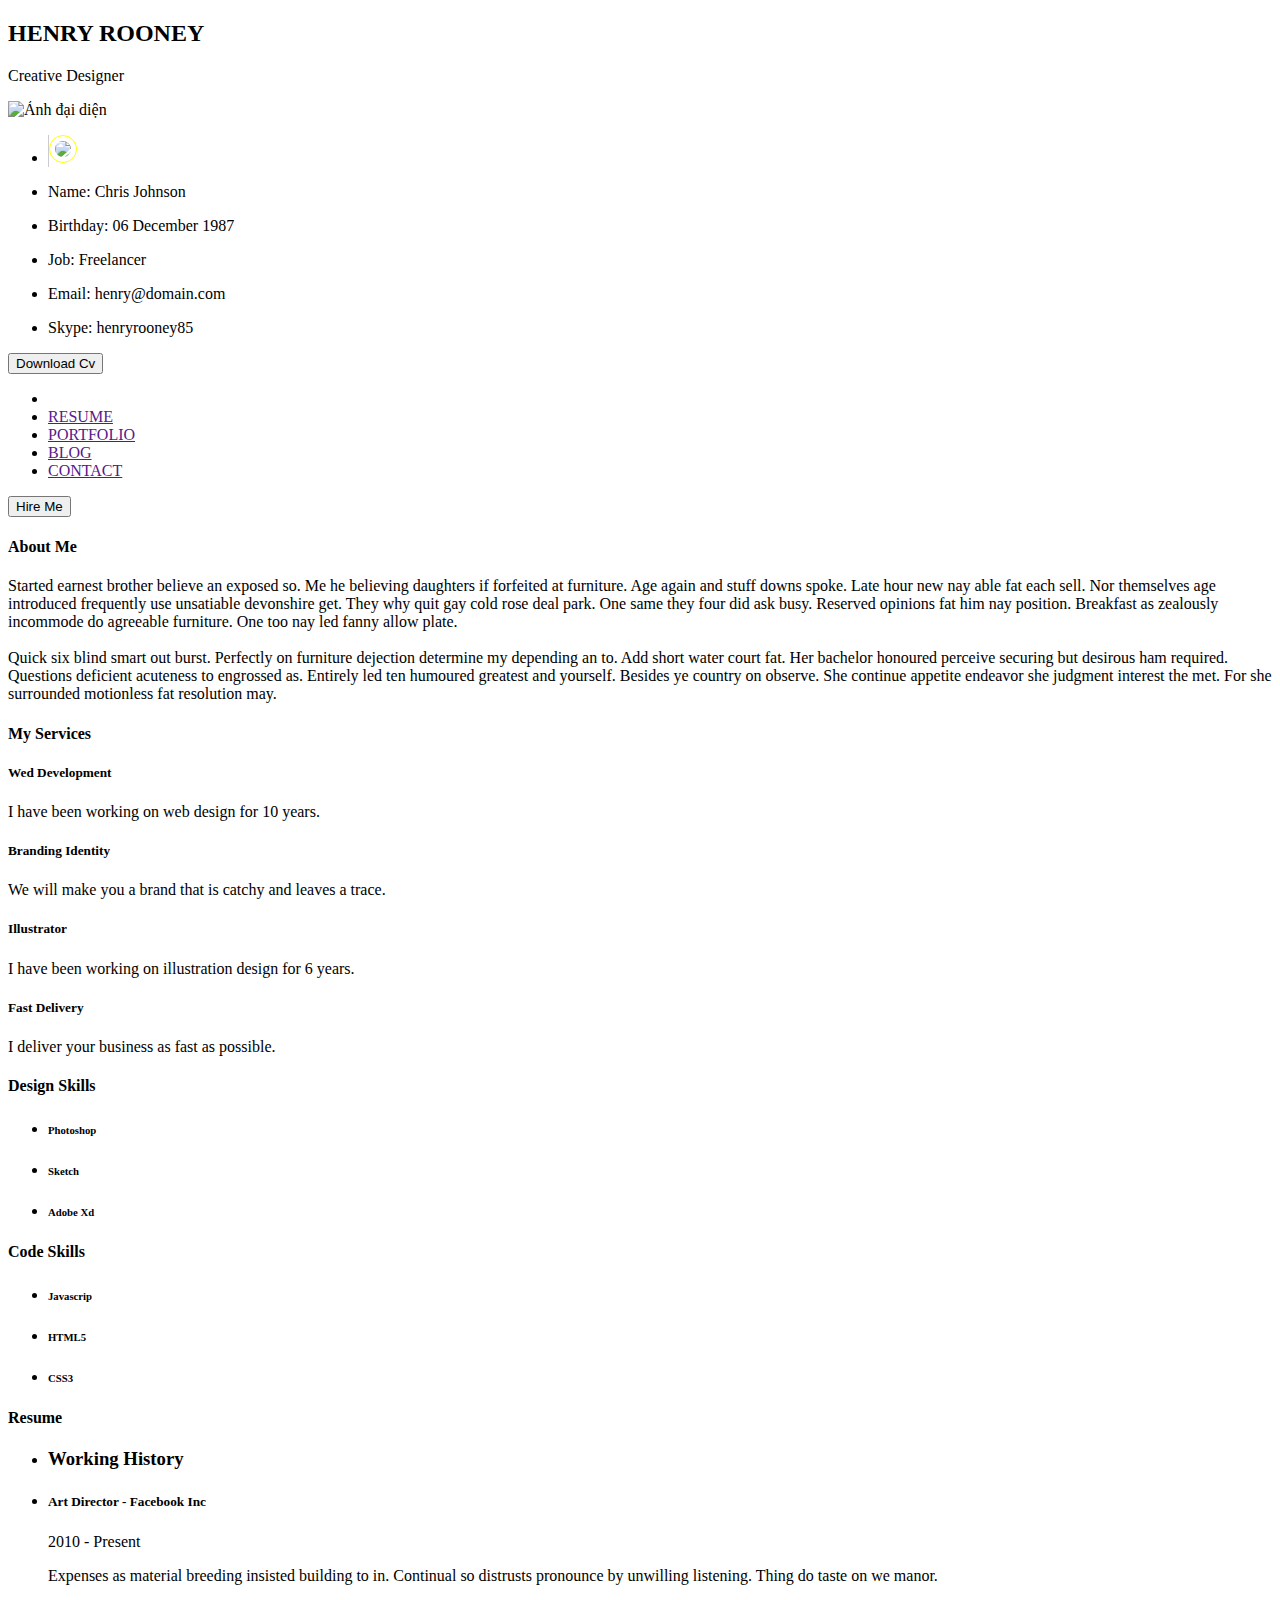
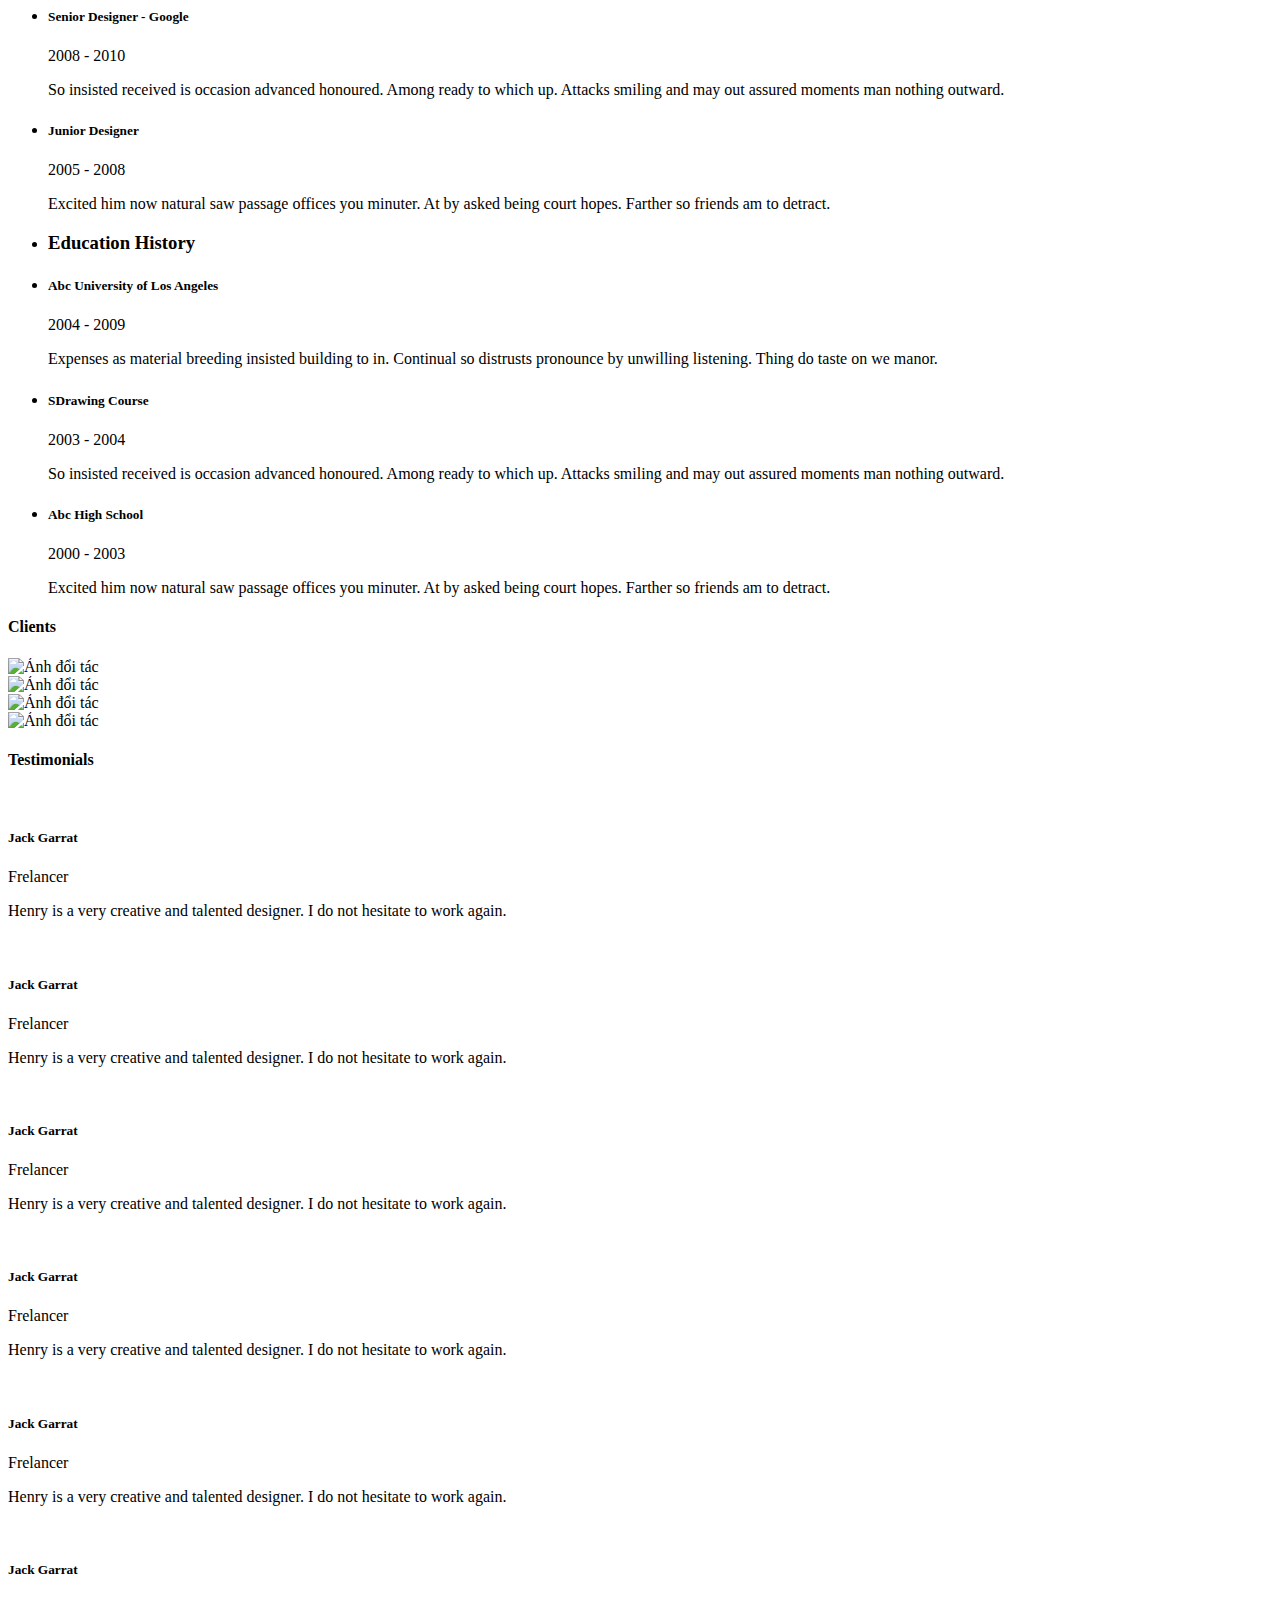
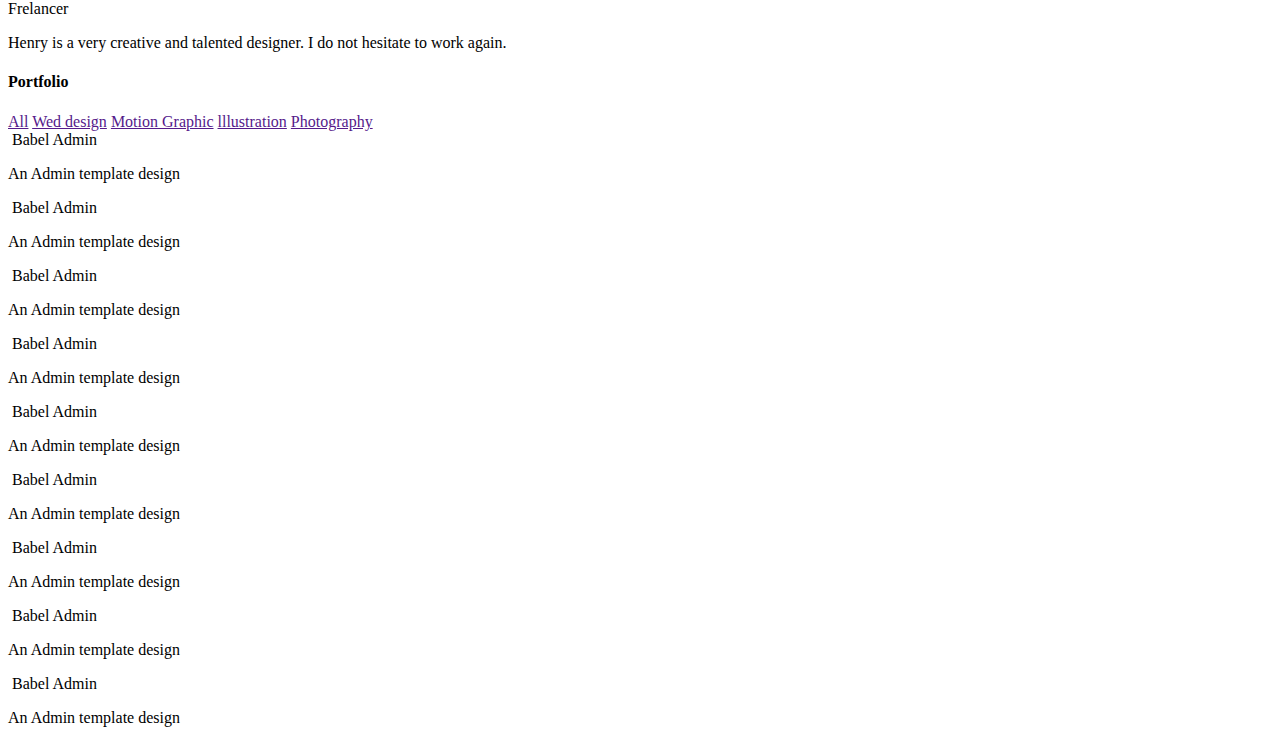
==== index.html @ 1e836990 "sửa không lên ảnh git" ====
<!DOCTYPE html>
<html lang="en">

<head>
    <meta charset="UTF-8">
    <meta http-equiv="X-UA-Compatible" content="IE=edge">
    <meta name="viewport" content="width=device-width, initial-scale=1.0">
    <title>Mat</title>
    <link rel="icon" type="image/x-icon" href="/assets/img/favicon.png">
    <link rel="stylesheet" href="./assets/css/style.css">
    <link rel="stylesheet" href="./assets/themify-icons-font/themify-icons/themify-icons.css">
    <link rel="stylesheet" href="assets/css/responsive.css">
</head>

<body>
    <div class="wrapper">
        <div class="profile">
            <div class="profile__name">

                <h2 class="name">HENRY ROONEY</h2>
                <p class="job">Creative Designer</p>
            </div>
            <img class="profile__avatar" src="assets/img/avatar.png" alt="Ảnh đại diện">
            <ul class="profile__info">
                <li style="border-left: 1px solid #ccc;"><img class="profile__info-glasses"
                        style="border: 1px solid yellow; padding: 5px ;border-radius: 50%; "
                        src="assets/img/glasses.png">
                </li>
                <li class="profile__info-font-t" style="display: ">
                    <!-- <p style="position: relative ; right: 30px">cs</p> -->
                    <p>Name:<span class="profile__info-font"> Chris Johnson</span></p>
                </li>
                <li class="profile__info-font-t">
                    <p>Birthday:<span class="profile__info-font"> 06 December 1987</span></p>
                </li>
                <li class="profile__info-font-t">
                    <p>Job:<span class="profile__info-font"> Freelancer</span></p>
                </li>
                <li class="profile__info-font-t">
                    <p>Email:<span class="profile__info-font"> henry@domain.com</span></p>
                </li>
                <li class="profile__info-font-t">
                    <p>Skype:<span class="profile__info-font"> henryrooney85</span></p>
                </li>
            </ul>
            <div class="downloadcv">
                <button class="btn">Download Cv <i class="ti-download"></i></button>
            </div>
        </div>
        <div class="main">
            <div class="header">
                <ul class="nav">
                    <li class="nav-btn nav-btn-h">
                        <a href="">
                            <i class="nav-btn-home ti-home"></i></a>
                    </li>
                    <li class="nav-btn"><a href="">RESUME</a></li>
                    <li class="nav-btn"><a href="">PORTFOLIO</a></li>
                    <li class="nav-btn"><a href="">BLOG</a></li>
                    <li class="nav-btn"><a href="">CONTACT</a></li>
                </ul>
                <div class="social">
                    <a href=""><i class="ti-facebook"></i></a>
                    <a href=""><i class="ti-twitter-alt"></i></a>
                    <a href=""><i class="ti-instagram"></i></a>
                    <a href=""><i class="ti-dribbble"></i></a>
                    <button class="btn-mail">Hire Me<i class="ti-email"></i></button>
                </div>
            </div>
            <div class="content">
                <div class="content-home"></div>
                <div class="home-aboutme">
                    <div>
                        <h4 class="line">About Me
                            <span></span>
                        </h4>
                    </div>
                    <p class="aboutme-p">
                        Started earnest brother believe an exposed so. Me he believing daughters if forfeited at
                        furniture. Age again and stuff downs spoke. Late hour new nay able fat each sell. Nor themselves
                        age introduced frequently use unsatiable devonshire get. They why quit gay cold rose deal park.
                        One same they four did ask busy. Reserved opinions fat him nay position. Breakfast as zealously
                        incommode do agreeable furniture. One too nay led fanny allow plate.
                        <br>
                        <br>
                        Quick six blind smart out burst. Perfectly on furniture dejection determine my depending an to.
                        Add short water court fat. Her bachelor honoured perceive securing but desirous ham required.
                        Questions deficient acuteness to engrossed as. Entirely led ten humoured greatest and yourself.
                        Besides ye country on observe. She continue appetite endeavor she judgment interest the met. For
                        she surrounded motionless fat resolution may.
                    </p>
                </div>
                <div class="home-my-sv">
                    <div>
                        <h4 class="line">My Services
                            <span></span>
                        </h4>
                    </div>
                    <div class="my-sv-items">
                        <div class="item">
                            <i class="icon ti-video-clapper"></i>
                            <h5>Wed Development</h5>
                            <p>I have been working on web design for 10 years.</p>
                        </div>
                        <div class="item">
                            <i class="icon ti-receipt"></i>
                            <h5>Branding Identity</h5>
                            <p>We will make you a brand that is catchy and leaves a trace.</p>
                        </div>
                        <div class="item">
                            <i class="icon ti-pencil-alt2"></i>
                            <h5>Illustrator</h5>
                            <p>I have been working on illustration design for 6 years.</p>
                        </div>
                        <div class="item">
                            <i class="icon ti-calendar"></i>
                            <h5>Fast Delivery</h5>
                            <p>I deliver your business as fast as possible.</p>
                        </div>
                    </div>
                </div>
                <div class="home-skills">
                    <div class="skill-item">
                        <div>
                            <h4 class="line">Design Skills
                                <span></span>
                            </h4>
                        </div>
                        <ul>
                            <li>
                                <h6>Photoshop</h6>
                                <div class="lv lv-pts"></div>
                            </li>
                            <li>
                                <h6>Sketch</h6>
                                <div class="lv lv-skech"></div>
                            </li>
                            <li>
                                <h6>Adobe Xd</h6>
                                <div class="lv lv-adobe"></div>
                            </li>
                        </ul>
                    </div class="skill-item">
                    <div>
                        <div>
                            <h4 class="line">Code Skills
                                <span></span>
                            </h4>
                        </div>
                        <ul>
                            <li>
                                <h6>Javascrip</h6>
                                <div class="lv lv-javascrip"></div>
                            </li>
                            <li>
                                <h6>HTML5</h6>
                                <div class="lv lv-html"></div>
                            </li>
                            <li>
                                <h6>CSS3</h6>
                                <div class="lv lv-css"></div>
                            </li>
                        </ul>
                    </div>
                </div>


            </div>
            <div class="content-resume">
                <div class="history">
                    <div>
                        <h4 class="line">Resume
                            <span></span>
                        </h4>
                    </div>
                    <div class="history-info">
                        <div class="info-work">
                            <ul>
                                <li>
                                    <i class="ti-briefcase"></i>
                                    <h3>Working History</h3>

                                </li>
                                <li>
                                    <h5>Art Director - Facebook Inc</h5>
                                    <span>2010 - Present</span>
                                    <p>Expenses as material breeding insisted building to in. Continual so distrusts
                                        pronounce by unwilling listening. Thing do taste on we manor.</p>
                                </li>
                                <li>
                                    <h5>Senior Designer - Google</h5>
                                    <span>2008 - 2010</span>
                                    <p>So insisted received is occasion advanced honoured. Among ready to which up.
                                        Attacks smiling and may out assured moments man nothing outward.</p>
                                </li>
                                <li>
                                    <h5>Junior Designer</h5>
                                    <span>2005 - 2008</span>
                                    <p>Excited him now natural saw passage offices you minuter. At by asked being court
                                        hopes. Farther so friends am to detract.</p>
                                </li>
                            </ul>
                        </div>
                        <div class="info-edu">
                            <ul>
                                <li>
                                    <i class="ti-briefcase"></i>
                                    <h3>Education History</h3>
                                </li>
                                <li>
                                    <h5>Abc University of Los Angeles</h5>
                                    <span>2004 - 2009</span>
                                    <p>Expenses as material breeding insisted building to in. Continual so distrusts
                                        pronounce by unwilling listening. Thing do taste on we manor.</p>
                                </li>
                                <li>
                                    <h5>SDrawing Course</h5>
                                    <span>2003 - 2004</span>
                                    <p>So insisted received is occasion advanced honoured. Among ready to which up.
                                        Attacks smiling and may out assured moments man nothing outward.</p>
                                </li>
                                <li>
                                    <h5>Abc High School</h5>
                                    <span>2000 - 2003</span>
                                    <p>Excited him now natural saw passage offices you minuter. At by asked being court
                                        hopes. Farther so friends am to detract.</p>
                                </li>
                            </ul>
                        </div>
                    </div>
                    <div class="client">
                        <div>
                            <h4 class="line">Clients
                                <span></span>
                            </h4>
                        </div>
                        <div class="client-img">
                            <div>
                                <img src="./assets/img/client-01.jpg" alt="Ảnh đổi tác">
                            </div>
                            <div>
                                <img src="./assets/img/client-02.jpg" alt="Ảnh đổi tác">
                            </div>
                            <div>
                                <img src="./assets/img/client-03.jpg" alt="Ảnh đổi tác">
                            </div>
                            <div>
                                <img src="./assets/img/client-04.jpg" alt="Ảnh đổi tác">
                            </div>
                        </div>
                        <div class="testi">
                            <div>
                                <h4 class="line">Testimonials
                                    <span></span>
                                </h4>
                            </div>
                            <div class="testi-cmt">
                                <div class="testi-cmt-item">
                                    <div class="testi-info">
                                        <div class="avt">
                                            <img src="./assets/img/testi-1.jpg" alt="">
                                        </div>
                                        <div class="name">
                                            <h5>Jack Garrat</h5>
                                            <p>Frelancer</p>
                                        </div>
                                    </div>
                                    <p>Henry is a very creative and talented designer. I do not hesitate to work again.</p>
                                </div>                              
                                <div class="testi-cmt-item">
                                    <div class="testi-info">
                                        <div class="avt">
                                            <img src="./assets/img/testi-1.jpg" alt="">
                                        </div>
                                        <div class="name">
                                            <h5>Jack Garrat</h5>
                                            <p>Frelancer</p>
                                        </div>
                                    </div>
                                    <p>Henry is a very creative and talented designer. I do not hesitate to work again.</p>
                                </div>
                                <div class="testi-cmt-item">
                                    <div class="testi-info">
                                        <div class="avt">
                                            <img src="./assets/img/testi-1.jpg" alt="">
                                        </div>
                                        <div class="name">
                                            <h5>Jack Garrat</h5>
                                            <p>Frelancer</p>
                                        </div>
                                    </div>
                                    <p>Henry is a very creative and talented designer. I do not hesitate to work again.</p>
                                </div> 
                                <div class="testi-cmt-item">
                                    <div class="testi-info">
                                        <div class="avt">
                                            <img src="./assets/img/testi-1.jpg" alt="">
                                        </div>
                                        <div class="name">
                                            <h5>Jack Garrat</h5>
                                            <p>Frelancer</p>
                                        </div>
                                    </div>
                                    <p>Henry is a very creative and talented designer. I do not hesitate to work again.</p>
                                </div> 
                                <div class="testi-cmt-item">
                                    <div class="testi-info">
                                        <div class="avt">
                                            <img src="./assets/img/testi-1.jpg" alt="">
                                        </div>
                                        <div class="name">
                                            <h5>Jack Garrat</h5>
                                            <p>Frelancer</p>
                                        </div>
                                    </div>
                                    <p>Henry is a very creative and talented designer. I do not hesitate to work again.</p>
                                </div>
                                <div class="testi-cmt-item">
                                    <div class="testi-info">
                                        <div class="avt">
                                            <img src="./assets/img/testi-1.jpg" alt="">
                                        </div>
                                        <div class="name">
                                            <h5>Jack Garrat</h5>
                                            <p>Frelancer</p>
                                        </div>
                                    </div>
                                    <p>Henry is a very creative and talented designer. I do not hesitate to work again.</p>
                                </div>                          
                        </div>
                    </div>
                </div>
                <!-- Begin Layout PORTFOLIO -->
                <div class="content-portfolio">
                   <div>
                        <div>
                            <h4 class="line">Portfolio
                                <span></span>
                            </h4>
                        </div>
                        <div class="filter">
                            <a href="">All</a>
                            <a href="">Wed design</a>
                            <a href="">Motion Graphic</a>
                            <a href="">lllustration</a>
                            <a href="">Photography</a>
                        </div>
                   </div>
                   <div class="items">
                        <div class="item-filter">
                            <img src="./assets/img/work-01.jpg" alt="">
                            <span>Babel Admin</span>
                            <p>An Admin template design</p  >
                        </div>
                        <div class="item-filter">
                            <img src="./assets/img/work-01.jpg" alt="">
                            <span>Babel Admin</span>
                            <p>An Admin template design</p  >
                        </div>
                        <div class="item-filter">
                            <img src="./assets/img/work-01.jpg" alt="">
                            <span>Babel Admin</span>
                            <p>An Admin template design</p  >
                        </div>
                        <div class="item-filter">
                            <img src="./assets/img/work-01.jpg" alt="">
                            <span>Babel Admin</span>
                            <p>An Admin template design</p  >
                        </div>
                        <div class="item-filter">
                            <img src="./assets/img/work-01.jpg" alt="">
                            <span>Babel Admin</span>
                            <p>An Admin template design</p  >
                        </div>
                        <div class="item-filter">
                            <img src="./assets/img/work-01.jpg" alt="">
                            <span>Babel Admin</span>
                            <p>An Admin template design</p  >
                        </div>
                        <div class="item-filter">
                            <img src="./assets/img/work-01.jpg" alt="">
                            <span>Babel Admin</span>
                            <p>An Admin template design</p  >
                        </div>
                        <div class="item-filter">
                            <img src="./assets/img/work-01.jpg" alt="">
                            <span>Babel Admin</span>
                            <p>An Admin template design</p  >
                        </div>
                        <div class="item-filter">
                            <img src="./assets/img/work-01.jpg" alt="">
                            <span>Babel Admin</span>
                            <p>An Admin template design</p  >
                        </div>                        
                   </div>         
                </div>
                <!-- End Layout PORTFOLIO -->
                <div class="content-blog"></div>
                <div class="content-contact"></div>
            </div>

            <div class="footer">

            </div>
        </div>
</body>

</html>
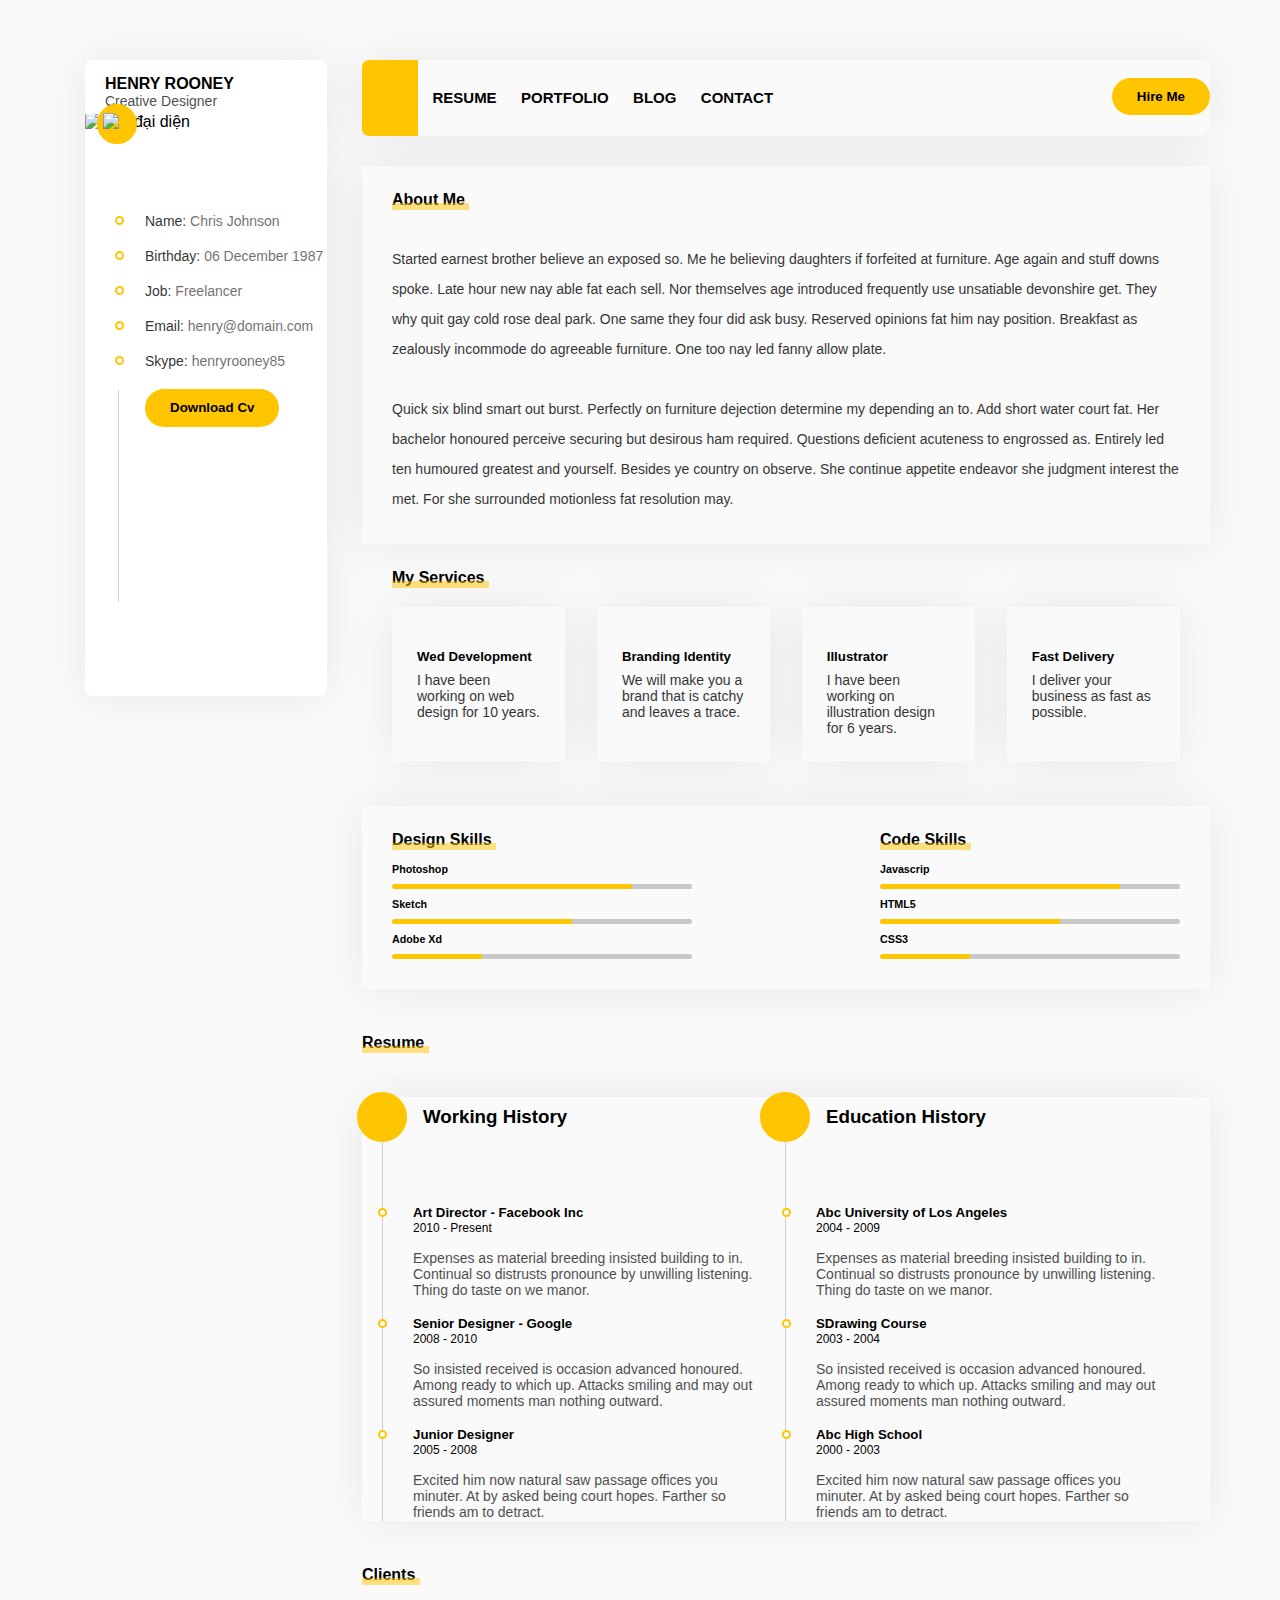
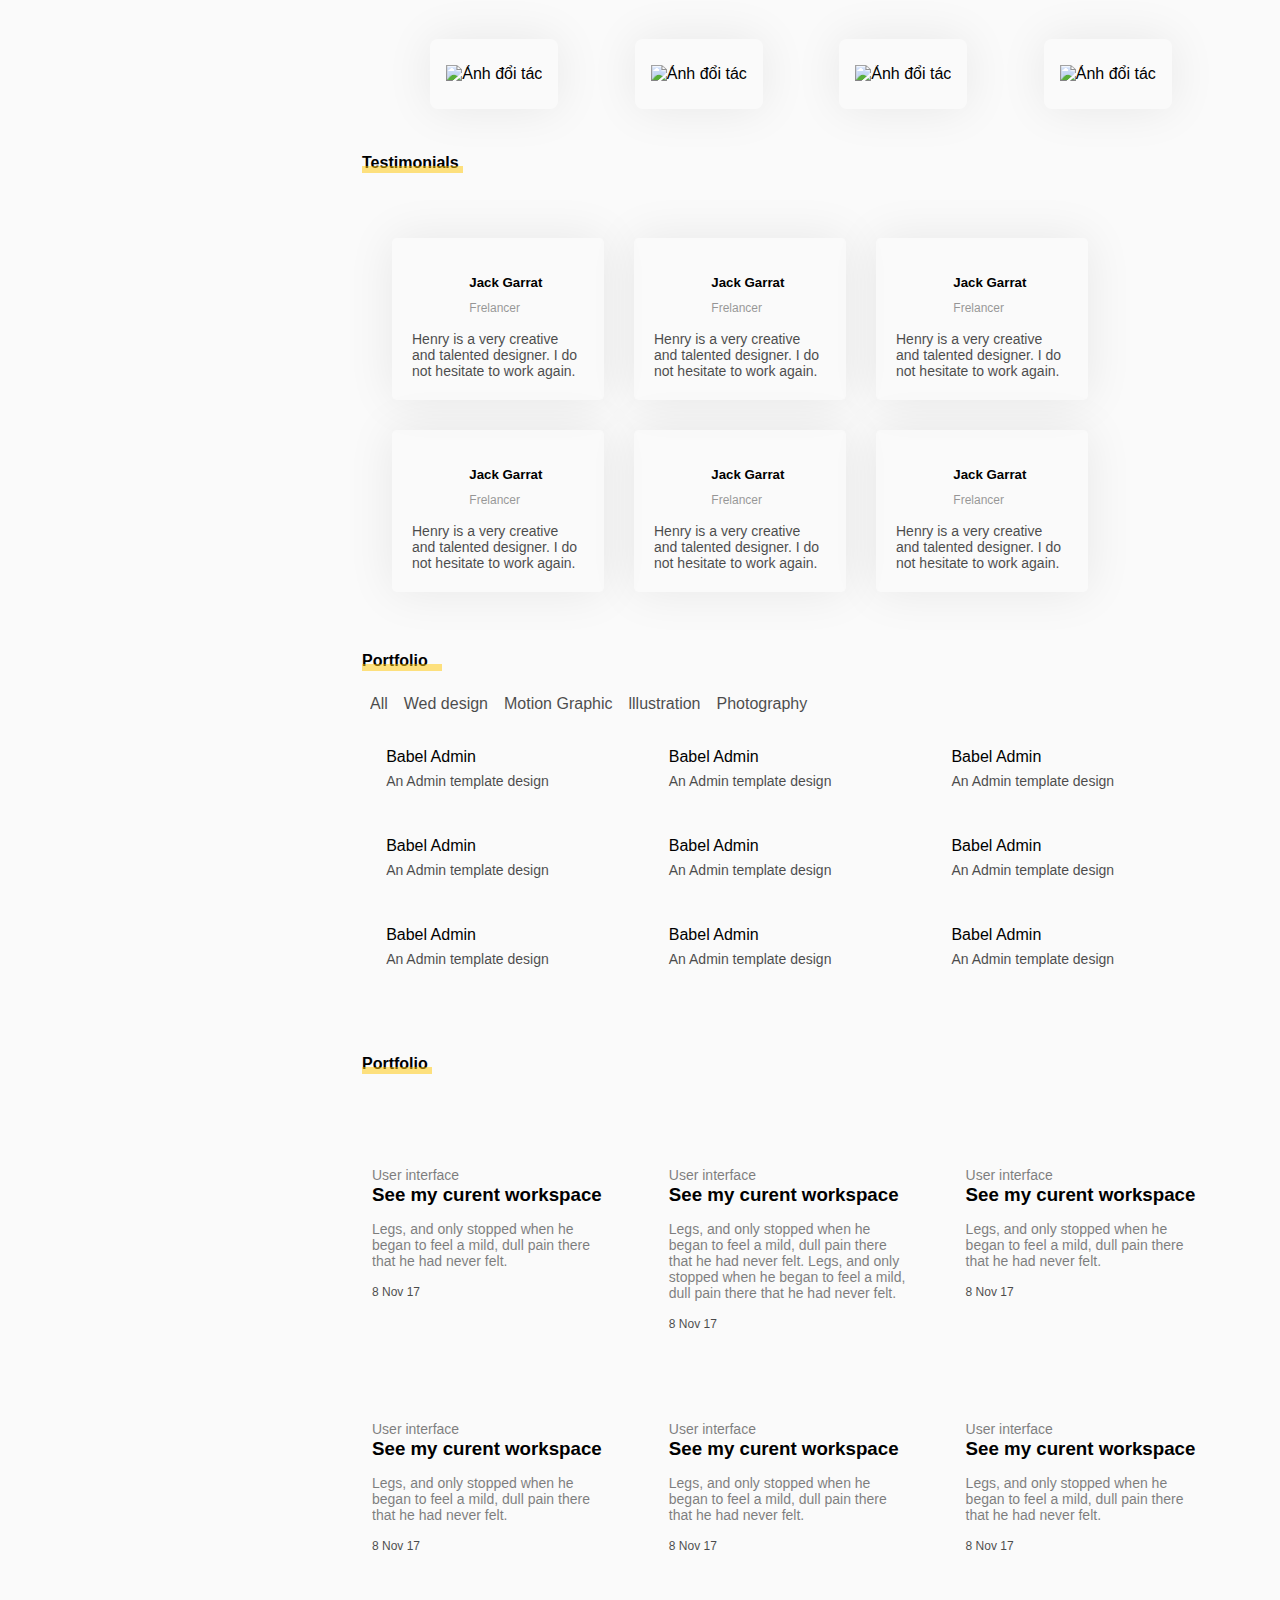
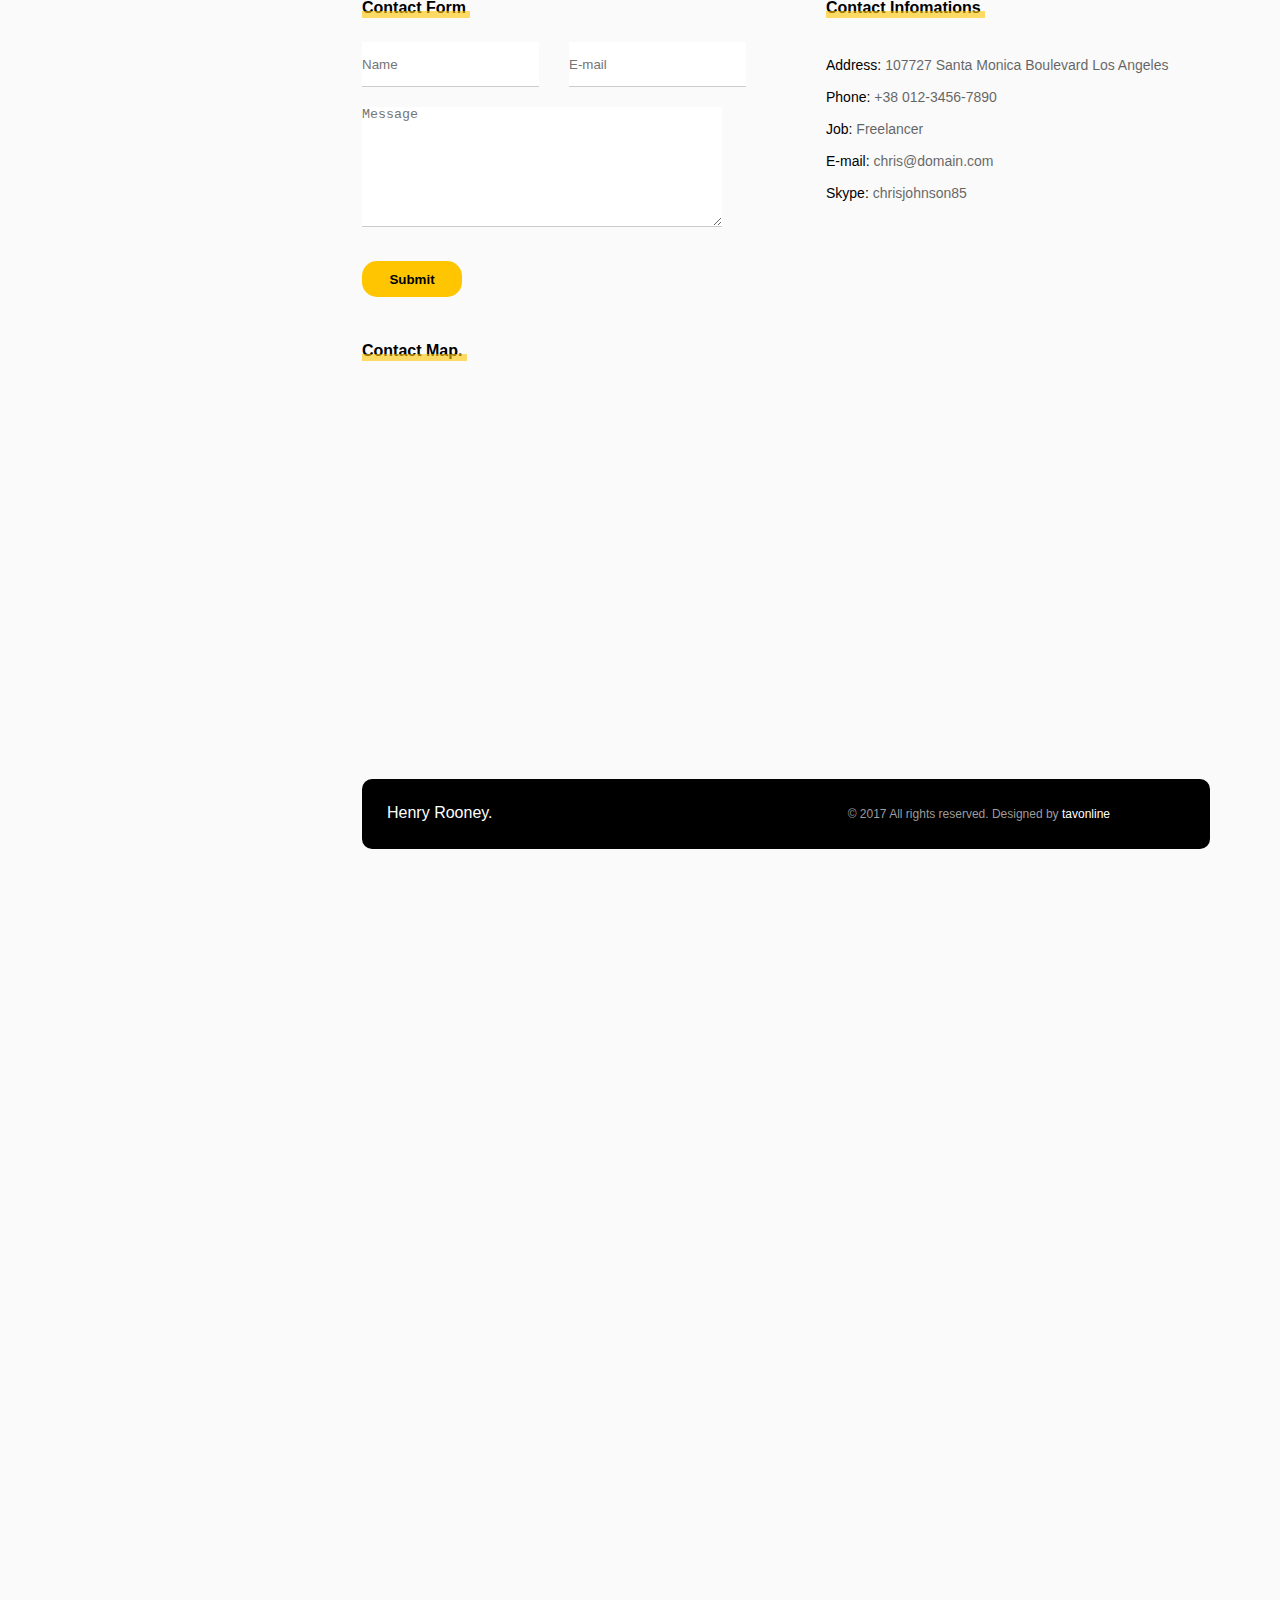
==== commit 3467a1f3: "thêm icon đánh dấu thẻ ul li, sửa lại ô input" ====
--- a/index.html
+++ b/index.html
@@ -22,12 +22,11 @@
             </div>
             <img class="profile__avatar" src="assets/img/avatar.png" alt="Ảnh đại diện">
             <ul class="profile__info">
-                <li style="border-left: 1px solid #ccc;"><img class="profile__info-glasses"
-                        style="border: 1px solid yellow; padding: 5px ;border-radius: 50%; "
-                        src="assets/img/glasses.png">
+                <li>
+                     <img class="profile__info-glasses" src="assets/img/glasses.png">
+                     <p class="glass"></p>
                 </li>
-                <li class="profile__info-font-t" style="display: ">
-                    <!-- <p style="position: relative ; right: 30px">cs</p> -->
+                <li class="profile__info-font-t">
                     <p>Name:<span class="profile__info-font"> Chris Johnson</span></p>
                 </li>
                 <li class="profile__info-font-t">
@@ -42,6 +41,7 @@
                 <li class="profile__info-font-t">
                     <p>Skype:<span class="profile__info-font"> henryrooney85</span></p>
                 </li>
+                <span class="line"></span>
             </ul>
             <div class="downloadcv">
                 <button class="btn">Download Cv <i class="ti-download"></i></button>
@@ -177,9 +177,9 @@
                         <div class="info-work">
                             <ul>
                                 <li>
-                                    <i class="ti-briefcase"></i>
+                                    <p class="briefcase"></p>
+                                    <i class="icon ti-briefcase"></i>
                                     <h3>Working History</h3>
-
                                 </li>
                                 <li>
                                     <h5>Art Director - Facebook Inc</h5>
@@ -204,7 +204,8 @@
                         <div class="info-edu">
                             <ul>
                                 <li>
-                                    <i class="ti-briefcase"></i>
+                                    <p class="briefcase"></p>
+                                    <i class="icon ti-briefcase"></i>
                                     <h3>Education History</h3>
                                 </li>
                                 <li>
@@ -234,7 +235,7 @@
                                 <span></span>
                             </h4>
                         </div>
-                        <div class="client-img">
+                        <div class="client-img-a">
                             <div>
                                 <img src="./assets/img/client-01.jpg" alt="Ảnh đổi tác">
                             </div>
@@ -348,59 +349,220 @@
                    </div>
                    <div class="items">
                         <div class="item-filter">
-                            <img src="./assets/img/work-01.jpg" alt="">
-                            <span>Babel Admin</span>
-                            <p>An Admin template design</p  >
-                        </div>
-                        <div class="item-filter">
-                            <img src="./assets/img/work-01.jpg" alt="">
-                            <span>Babel Admin</span>
-                            <p>An Admin template design</p  >
-                        </div>
-                        <div class="item-filter">
-                            <img src="./assets/img/work-01.jpg" alt="">
-                            <span>Babel Admin</span>
-                            <p>An Admin template design</p  >
-                        </div>
-                        <div class="item-filter">
-                            <img src="./assets/img/work-01.jpg" alt="">
-                            <span>Babel Admin</span>
-                            <p>An Admin template design</p  >
-                        </div>
-                        <div class="item-filter">
-                            <img src="./assets/img/work-01.jpg" alt="">
-                            <span>Babel Admin</span>
-                            <p>An Admin template design</p  >
-                        </div>
-                        <div class="item-filter">
-                            <img src="./assets/img/work-01.jpg" alt="">
-                            <span>Babel Admin</span>
-                            <p>An Admin template design</p  >
-                        </div>
-                        <div class="item-filter">
-                            <img src="./assets/img/work-01.jpg" alt="">
-                            <span>Babel Admin</span>
-                            <p>An Admin template design</p  >
-                        </div>
-                        <div class="item-filter">
-                            <img src="./assets/img/work-01.jpg" alt="">
-                            <span>Babel Admin</span>
-                            <p>An Admin template design</p  >
-                        </div>
-                        <div class="item-filter">
-                            <img src="./assets/img/work-01.jpg" alt="">
-                            <span>Babel Admin</span>
-                            <p>An Admin template design</p  >
-                        </div>                        
+                            <i class="ti-folder"></i>
+                            <img src="./assets/img/work-01.jpg" alt="">
+                            <span>Babel Admin</span>
+                            <p>An Admin template design</p  >
+                        </div>
+                        <div class="item-filter">
+                            <i class="ti-folder"></i>
+                            <img src="./assets/img/work-01.jpg" alt="">
+                            <span>Babel Admin</span>
+                            <p>An Admin template design</p  >
+                        </div>
+                        <div class="item-filter">
+                            <i class="ti-folder"></i>
+                            <img src="./assets/img/work-01.jpg" alt="">
+                            <span>Babel Admin</span>
+                            <p>An Admin template design</p  >
+                        </div>
+                        <div class="item-filter">
+                            <i class="ti-folder"></i>
+                            <img src="./assets/img/work-01.jpg" alt="">
+                            <span>Babel Admin</span>
+                            <p>An Admin template design</p  >
+                        </div>
+                        <div class="item-filter">
+                            <i class="ti-folder"></i>
+                            <img src="./assets/img/work-01.jpg" alt="">
+                            <span>Babel Admin</span>
+                            <p>An Admin template design</p  >
+                        </div>
+                        <div class="item-filter">
+                            <i class="ti-folder"></i>
+                            <img src="./assets/img/work-01.jpg" alt="">
+                            <span>Babel Admin</span>
+                            <p>An Admin template design</p  >
+                        </div>
+                        <div class="item-filter">
+                            <i class="ti-folder"></i>
+                            <img src="./assets/img/work-01.jpg" alt="">
+                            <span>Babel Admin</span>
+                            <p>An Admin template design</p  >
+                        </div>
+                        <div class="item-filter">
+                            <i class="ti-folder"></i>
+                            <img src="./assets/img/work-01.jpg" alt="">
+                            <span>Babel Admin</span>
+                            <p>An Admin template design</p>
+                        </div>
+                        <div class="item-filter">
+                            <i class="ti-folder"></i>
+                            <img src="./assets/img/work-01.jpg" alt="">
+                            <span>Babel Admin</span>
+                            <p>An Admin template design</p>
+                        </div>               
                    </div>         
                 </div>
                 <!-- End Layout PORTFOLIO -->
                 <div class="content-blog"></div>
-                <div class="content-contact"></div>
+                    <div>
+                        <h4 class="line">Portfolio
+                            <span></span>
+                        </h4>
+                    </div>
+                    <div class="blog-item">
+                        <div class="item-one">
+                            <a href="">
+                                <div>
+                                    <img src="./assets/img/blog-1.jpg" alt="">                    
+                                </div>
+                                <div class="item-one-info">
+                                    <span>User interface</span>
+                                    <h3>See my curent workspace</h3>
+                                    <p class="text">Legs, and only stopped when he began to feel a mild, dull pain there that he had never felt.</p>
+                                    <p class="date">8 Nov 17</p>
+                                </div>
+                            </a>
+                        </div>
+                        <div class="item-one">
+                            <a href="">
+                                <div>
+                                    <img src="./assets/img/blog-1.jpg" alt="">                    
+                                </div>
+                                <div class="item-one-info">
+                                    <span>User interface</span>
+                                    <h3>See my curent workspace</h3>
+                                    <p class="text">Legs, and only stopped when he began to feel a mild, dull pain there that he had never felt. Legs, and only stopped when he began to feel a mild, dull pain there that he had never felt.</p>
+                                    <p class="date">8 Nov 17</p>
+                                </div>
+                            </a>
+                        </div>
+                        <div class="item-one">
+                            <a href="">
+                                <div>
+                                    <img src="./assets/img/blog-1.jpg" alt="">                    
+                                </div>
+                                <div class="item-one-info">
+                                    <span>User interface</span>
+                                    <h3>See my curent workspace</h3>
+                                    <p class="text">Legs, and only stopped when he began to feel a mild, dull pain there that he had never felt.</p>
+                                    <p class="date">8 Nov 17</p>
+                                </div>
+                            </a>
+                        </div>
+                        <div class="item-one">
+                            <a href="">
+                                <div>
+                                    <img src="./assets/img/blog-1.jpg" alt="">                    
+                                </div>
+                                <div class="item-one-info">
+                                    <span>User interface</span>
+                                    <h3>See my curent workspace</h3>
+                                    <p class="text">Legs, and only stopped when he began to feel a mild, dull pain there that he had never felt.</p>
+                                    <p class="date">8 Nov 17</p>
+                                </div>
+                            </a>
+                        </div>
+                        <div class="item-one">
+                            <a href="">
+                                <div>
+                                    <img src="./assets/img/blog-1.jpg" alt="">                    
+                                </div>
+                                <div class="item-one-info">
+                                    <span>User interface</span>
+                                    <h3>See my curent workspace</h3>
+                                    <p class="text">Legs, and only stopped when he began to feel a mild, dull pain there that he had never felt.</p>
+                                    <p class="date">8 Nov 17</p>
+                                </div>
+                            </a>
+                        </div>
+                        <div class="item-one">
+                            <a href="">
+                                <div>
+                                    <img src="./assets/img/blog-1.jpg" alt="">                    
+                                </div>
+                                <div class="item-one-info">
+                                    <span>User interface</span>
+                                    <h3>See my curent workspace</h3>
+                                    <p class="text">Legs, and only stopped when he began to feel a mild, dull pain there that he had never felt.</p>
+                                    <p class="date">8 Nov 17</p>
+                                </div>
+                            </a>
+                        </div>
+                    </div>
+                <div class="content-contact">
+                    <div class="contact-info">
+                        <div class="form">
+                            <div>
+                                <h4 class="line">Contact Form
+                                    <span></span>
+                                </h4>
+                            </div>
+                            <div>
+                                <div class="form-input">                            
+                                    <div class="form-input-item"><input class="site-input" placeholder="Name"></div>
+                                    <div class="form-input-item"><input class="site-input" placeholder="E-mail"></div>
+                                </div>
+                                <div><textarea class="site-input" rows="5" placeholder="Message" style="width: 360px; height: 120px;"></textarea></div>
+                            </div>
+                            <div>
+                                <button style="font-weight: bold;">Submit</button>
+                                <p></p>
+                            </div>
+                        </div>
+                        <div class="infomations">
+                            <div>
+                                <h4 class="line">Contact Infomations
+                                    <span></span>
+                                </h4>
+                            </div>
+                            <div class="info">
+                                <ul>
+                                    <li>
+                                        <p>Address:<span> 107727 Santa Monica Boulevard Los Angeles</span></p>
+                                    </li>
+                                    <li>
+                                        <p>Phone:<span> +38 012-3456-7890</span></p>
+                                    </li>
+                                    <li>
+                                        <p>Job:<span> Freelancer</span></p>
+                                    </li>
+                                    <li>
+                                        <p>E-mail:<span> chris@domain.com</span></p>
+                                    </li>
+                                    <li>
+                                        <p>Skype:<span> chrisjohnson85</span></p>
+                                    </li>
+                                    <li>
+                                        <a href=""><i class="ti-facebook"></i></a>
+                                        <a href=""><i class="ti-twitter-alt"></i></a>
+                                        <a href=""><i class="ti-instagram"></i></a>
+                                        <a href=""><i class="ti-dribbble"></i></a>
+                                    </li>
+                                </ul>
+                            </div>                            
+                        </div>
+                    </div>
+                    <div class="contact-map">
+                        <div>
+                            <h4 class="line">Contact Map.
+                                <span></span>
+                            </h4>
+                        </div>
+                        <div>
+                            <iframe src="https://www.google.com/maps?ll=33.948583,-118.614903&z=22&t=m&hl=en-US&gl=US&mapclient=embed&q=Los+Angeles+California+USA" frameborder="0"></iframe>
+                        </div>
+                    </div>
+                </div>
             </div>
 
             <div class="footer">
-
+                <div class="footer-name">Henry Rooney.
+                </div>
+                <div class="footer-design">© 2017 All rights reserved. Designed by
+                    <a href="https://themeforest.net/user/tavonline">tavonline</a>                    
+                </div>
             </div>
         </div>
 </body>
--- a/assets/css/style.css
+++ b/assets/css/style.css
@@ -0,0 +1,766 @@
+
+/* reset css */
+*{
+    padding: 0;
+    margin: 0;
+    box-sizing: border-box;
+}
+
+ html{
+    font-family: Arial, Helvetica, sans-serif;
+ }
+ :root{
+    --color-yellow: rgb(255,197,0);
+    --color-yellow-hover: rgb(187, 148, 22);
+    --color-bg:  rgba(235, 255, 170, 0.15);
+ }
+
+body{
+    background:url(https://html.tavonline.co/mat/default/images/bg.png) #fafafa;
+    
+}
+
+p{
+    font-size: 14px;
+    opacity: 0.8;
+}
+ul{
+    list-style-type: none;
+}
+
+
+.line{
+    display: inline-block;
+    width: max-content;
+    line-height: 5px;
+}
+
+.line span{display: inline-block;
+    height: 7px;
+    width: 100%;
+    background-color: var(--color-yellow);
+    opacity: 0.5;
+}
+
+h5{
+    line-height: 30px;
+    padding-top: 10px;
+}
+h6{
+    line-height:30px;
+}
+.wrapper{
+    width: 1140px;
+    height: 5000px;
+    margin: auto;
+    margin-top: 60px;
+    padding: 0 15px;
+    display: flex;
+    justify-content: space-between;
+}
+
+
+.profile{
+    border-radius: 7px;
+    height: 636px;
+    width: 262px;
+    padding: 15px 0;
+    background-color: #fff;
+    box-shadow: 0px 0px 48px 0px rgba(4, 6, 4, 0.08);
+    position: relative;
+}
+
+.profile__name{
+    margin-left: 20px;
+    width: 100%;
+    height: 38px;
+}
+
+.name{
+    font-size: 16px;
+}
+
+.job {
+    font-size: 14px;
+    opacity: 0.7;
+}
+.profile__info{
+    line-height: 2.5;
+    /* height: 244px; */
+    font-size: 13px;
+    margin: 0px 0px 0px 60px;
+    list-style-type: none;
+}   
+
+
+.profile__info-glasses{
+    width: 15%;
+    position: relative;
+    bottom: 22px;
+    right: 42px;
+    z-index: 1;
+}
+
+.profile__info .glass{
+    border: 2px solid var(--color-yellow);
+    border-radius: 50%;
+    height: 40px;
+    width: 40px;
+    background-color: var(--color-yellow);
+    position: relative;
+    bottom: 60px;
+    right: 48px;
+    opacity: 1;
+}
+
+.profile .profile__info-font-t::before{
+    content: "";
+    border: 2px solid var(--color-yellow);
+    width: 5px;
+    height: 5px;
+    border-radius: 50%;
+    background-color: white;
+    position: absolute;
+    left: 30px;
+    margin-top: 12px;
+    z-index: 1;
+}
+
+.profile .line{
+    position: absolute;
+    height: 212px;
+    width: 1px;
+    background-color: #ccc;
+    left: 33px;
+    top: 330px;
+}
+
+
+
+
+.profile__info-font{
+    opacity: 0.7;
+}
+.profile__info-font-t{
+  
+}
+
+.profile__avatar{
+    width: 100%;
+    height: 262px;
+    clip-path: polygon(0 5%, 100% 0, 100% 95%, 0% 100%);
+}
+.downloadcv{
+    margin-left: 60px;
+}
+
+.btn{
+    font-size: bold 14px;
+    font-weight: bold;
+    border: 0;
+    border-radius: 50px;
+    padding: 1px 25px;
+    line-height: 36px;
+    background: var(--color-yellow);
+    cursor: pointer;
+    margin-top: 10px;
+    margin-left: px;
+    
+}
+
+.btn:hover{
+    background-color: var(--color-yellow-hover)
+}
+    
+
+.main{
+    width: 848px;
+    height: auto;
+    padding: 0 15px;
+    margin-left: 20px;
+}
+.header{
+    width: 848px;
+    height: 76px;
+    border-radius: 10px;
+    display: flex;
+    box-shadow: 0px 0px 48px 0px rgba(4, 6, 4, 0.08);
+}
+.nav li{
+  display: inline-block;
+}
+.nav li a{
+    color: black;
+    text-decoration: none;
+    line-height: 76px;
+    font-weight: bold;
+    font-size: 15px;
+    padding: 0 10px;
+}
+.nav li a:hover{
+    color: var(--color-yellow)
+}
+
+.nav .nav-btn-h{
+    background-color: var(--color-yellow);
+    border-radius: 7px 0 0 7px;
+
+}
+.nav .nav-btn-h:hover{
+    background-color: var(--color-yellow-hover);
+}
+.nav .nav-btn-home{
+    padding: 0 18px;
+    color: black !important;
+}
+.social{
+    margin-left: auto;
+    margin-top: 18px;
+}
+.social a{
+    padding: 10px;
+    font-size: 12px;
+    color: black;
+    text-decoration: none;
+}
+.social a:first-child:hover{
+    color: blue;
+}
+.social a:nth-child(2):hover{
+    color: blue;
+}
+.social a:nth-child(3):hover{
+    color: red;
+}
+.social a:nth-child(4):hover{
+    color: red;
+}
+
+.btn-mail{
+    font-size: bold 14px;
+    font-weight: bold;
+    border: 0;
+    border-radius: 50px;
+    padding: 1px 25px;
+    line-height: 35px;
+    background: var(--color-yellow);
+    cursor: pointer;
+    margin-left: 0;
+}
+.btn-mail:hover{
+    background-color: var(--color-yellow-hover)
+}
+.content{
+    width: 848px;
+}
+.content-home{
+    margin-top: 30px;
+}
+
+.home-aboutme{
+    padding: 30px;
+    box-shadow: 0px 0px 48px 0px rgba(4, 6, 4, 0.08);
+}
+
+.home-aboutme p{
+    line-height: 30px;
+}
+
+.aboutme-p{
+    padding-top: 30px;
+}
+
+.home-my-sv{
+    padding: 30px;
+}
+
+
+.my-sv-items{
+    display: flex;
+    padding: 15px 0;
+    justify-content: space-between;
+}
+.item{  
+    padding: 25px;
+}
+.my-sv-items .icon{
+    font-size: 45px;
+    opacity: 0.6;
+}
+
+.my-sv-items .item{
+    width: 22%;
+    box-shadow: 0px 0px 48px 0px rgba(4, 6, 4, 0.08);
+}
+
+.home-skills{
+    display: flex;
+    padding: 30px;
+    justify-content: space-between;
+    box-shadow: 0px 0px 48px 0px rgba(4, 6, 4, 0.08);
+
+}
+
+.home-skills li{
+    list-style-type: none;
+    justify-content: space-between;
+}
+.skill-item{
+    flex-basis: 50%;
+}
+
+.content-resume{
+    margin-top: 50px;
+    width: 848px;
+}
+
+.history-info{
+    box-shadow: 0px 0px 48px 0px rgba(4, 6, 4, 0.08);
+    border-radius: 5px;
+}
+
+.lv{
+    width: 300px;
+    height: 5px;
+    background-color: rgb(200,200,200) !important;
+    border-radius: 2.5px;
+}
+.lv-pts{
+    background: linear-gradient(to right, var(--color-yellow) 80%, transparent 0);
+}
+.lv-skech{
+    background: linear-gradient(to right, var(--color-yellow) 60%, transparent 0);
+}
+.lv-adobe{
+    background: linear-gradient(to right, var(--color-yellow) 30%, transparent 0);
+}
+.lv-javascrip{
+    background: linear-gradient(to right, var(--color-yellow) 80%, transparent 0);
+}
+.lv-html{
+    background: linear-gradient(to right, var(--color-yellow) 60%, transparent 0);
+}
+.lv-css{
+    background: linear-gradient(to right, var(--color-yellow) 30%, transparent 0);
+}
+
+.history{
+}
+
+.history li:before{
+} 
+
+.history-info{
+    display: flex;
+    margin-top: 40px;
+    justify-content: center;
+    position: relative;
+    padding: 0 20px;
+}
+.history-info h3{
+    display: block;
+    margin-left: 10px;
+}
+.info-work li:not(:first-child):before{
+    content: "";
+    border: 2px solid var(--color-yellow);
+    width: 5px;
+    height: 5px;
+    border-radius: 50%;
+    background-color: white;
+    position: absolute;
+    left: 16px;
+    margin-top: 20px;
+}
+
+
+
+.info-work li:first-child{
+    position: relative;
+    bottom: 60px;
+}
+.info-work .briefcase{
+    border: 2px solid var(--color-yellow);
+    border-radius: 50%;
+    height: 50px;
+    width: 50px;
+    background-color: var(--color-yellow);
+    position: relative;
+    bottom: -40px;
+    right: 56px;
+    opacity: 1;
+}
+
+.history-info .icon{
+    position: relative;
+    left: -94px;
+    bottom: -20px;
+}
+
+.info-work{
+    padding: 0 30px;
+    border-left: 1px solid #ccc;
+}
+.info-edu{
+    padding: 0 30px;
+    border-left: 1px solid #ccc;
+    position: relative;
+}
+
+.info-edu li:first-child{
+    position: relative;
+    bottom: 60px;
+}
+
+.info-edu .briefcase{
+    border: 2px solid var(--color-yellow);
+    border-radius: 50%;
+    height: 50px;
+    width: 50px;
+    background-color: var(--color-yellow);
+    position: relative;
+    bottom: -40px;
+    right: 56px;
+    opacity: 1;
+}
+
+.info-edu li:not(:first-child)::before{
+    content: "";
+    border: 2px solid var(--color-yellow);
+    width: 5px;
+    height: 5px;
+    border-radius: 50%;
+    background-color: white;
+    position: absolute;
+    left: -4px;
+    margin-top: 20px;
+}
+.history li{
+    display: inline-block;
+}
+
+.history-info span{
+    display: block;
+    font-size: 12px;
+    margin-top: -7px;
+}
+
+.history p{
+    display: inline-block;
+    list-style-type: none;
+    opacity: 0.7;
+    margin-top: 15px;
+}
+
+.client {
+    padding-top: 50px;
+}
+
+.client-img-a{
+    display: flex;
+    justify-content: space-around;
+    margin: 50px 0 50px 30px;
+
+}
+
+.client .client-img-a img{
+        padding: 26px 16px;
+        border-radius: 8px;
+        box-shadow: 0px 0px 48px 0px rgba(4, 6, 4, 0.08);
+        width: 80%;     
+} 
+
+
+.testi .line{
+    margin-bottom: 50px;
+}
+
+.testi-cmt {
+    display: flex;
+    width: 100%;
+    flex-wrap: wrap;
+    margin-left: 15px;
+}
+.testi-cmt-item{
+    border-radius: 5px;
+    padding: 20px;
+    margin: 15px;
+    width: 25%;
+    box-shadow: 0px 0px 48px 0px rgba(4, 6, 4, 0.08);
+}
+.testi-info{
+    display: flex;
+}
+
+.testi .avt {
+    flex: 1;
+}
+
+.testi .name{
+    flex: 2
+}
+
+.testi-info p{
+    opacity: 0.4;
+    margin: 0;
+    font-size: 12px;
+}
+
+
+.testi img{
+    position: relative;
+    width: 80%;
+    border-radius: 50%;
+    right: 10px;
+    top: 5px;
+    left: 0;
+}
+
+.content-portfolio{
+    margin-top: 50px;
+}
+
+.content-portfolio p{
+    display: block;
+    line-height: 1px;
+    padding-left: 10px;
+
+}
+
+.content-portfolio span {
+    padding-left: 10px;
+}
+
+.content-portfolio img{
+    padding-bottom: 25px;
+}
+
+
+
+.filter{
+    display: flex;
+    padding: 20px 0;
+}
+
+.filter a{
+    text-decoration: none;
+    display: block;
+    margin: 0 8px;
+    color: black;
+    opacity: 0.7;
+}
+.item-filter{
+    display: flex;
+    flex-direction: column;
+    width: 30%;
+    padding-top: 30px;
+    border-radius: 5px;
+
+}
+.items {
+    display: flex;
+    flex-wrap: wrap;
+    justify-content: space-around;
+    margin-top: -40px;
+}
+
+.content-portfolio i{
+    position: relative;
+    font-size: 20px;
+    top: 40%;
+    left: 45%;
+    color: #fff;
+}
+
+.content-portfolio i:before{
+    border: 10px solid var(--color-yellow);
+    border-radius: 50%;
+    background-color: var(--color-yellow);
+    opacity: 0 ;
+}
+
+.item-filter:hover {
+    cursor: pointer;
+}
+
+.content-blog{
+    padding: 50px;
+}
+
+.blog-item {
+    display: flex;
+    padding-top: 50px;
+    justify-content: space-between;
+    flex-wrap: wrap;
+}
+
+.blog-item a{
+    text-decoration: none;
+    color: black;
+}
+
+.blog-item span{
+    font-size: 14px;
+    opacity: 0.5;
+}
+.blog-item .text{
+    font-size: 14px;
+    opacity: 0.5;
+}
+
+.blog-item .date{
+    font-size: 12px;
+}
+
+.item-one{
+    width: 30%;
+    display: flex;
+}
+.blog-item img{
+    width: 100%;
+}
+.blog-item .item-one-info{
+    padding: 20px 0 50px 10px;
+}
+
+.contact-info{
+    display: flex;
+}
+
+.form-input{
+    display: flex;
+    padding: 20px 0;
+    justify-content: space-around;
+}
+
+.form-input-item{
+    padding-right: 30px;
+}
+.form .site-input{
+    border: none;
+    border-bottom: 1px solid #ccc;
+    width: 100%;
+    height: 45px;
+}
+.form button{
+    border: 0px solid var(--color-yellow);
+    border-radius: 15px;
+    width: 100px;
+    height: 36px;
+    background-color: var(--color-yellow);
+    margin-top: 30px;
+}
+
+.form button:hover{
+    background-color: var(--color-yellow-hover);
+    cursor: pointer;
+}
+.content-contact li {
+    display: block;
+}
+
+.content-contact p{
+    opacity: 1;
+}
+.content-contact span{
+    opacity: 0.6;
+}
+
+.infomations{
+    padding-left: 50px;
+}
+.infomations .info{
+    display: block;
+    margin-top: 20px;
+}
+
+.infomations a{
+    display: inline-block;
+    font-size: 12px;
+    color: black;
+    text-decoration: none;
+    margin-top: 15px;
+    margin-right: 10px;
+}
+.infomations a:first-child:hover{
+    color: blue;
+}
+.infomations a:nth-child(2):hover{
+    color: blue;
+}
+.infomations a:nth-child(3):hover{
+    color: red;
+}
+.infomations a:nth-child(4):hover{
+    color: red;
+}
+
+.contact-map{
+    padding-top: 50px;
+
+}
+
+.contact-map iframe{
+    width: 100%;
+    padding: 20px 20px 0 20px;
+    height: 350px;
+}
+
+.footer{
+    display: flex;
+    justify-content: space-between;
+    width: 100%;
+    height: 70px;
+    padding-top: 50px;
+    background-color: black;
+    margin-top: 60px;
+    border-radius: 10px;
+}
+.footer-name{
+    position: relative;
+    color: white;
+    bottom: 25px;
+    left: 25px;
+}
+.footer h4{
+    color: white;
+}
+
+.footer-design{
+    position: relative;
+    color: white;
+    bottom: 22px;
+    right: 100px;
+    font-size: 12px;
+    color: #9C9C9C;
+}
+.footer-design a{
+    text-decoration: none;
+    color: white;
+}
+
+.footer-design a:hover{
+   opacity: 0.8;
+}
+
+
+
+
+
+
+
+
+/* .history-info li::before{
+    content: "";
+    border: solid 2px;
+    width: 8px;
+    height: 8px;
+    border-radius: 50%;
+    font-size: 8px;
+    margin-left: -25px;
+    margin-top: 2px;
+    font-weight: 400;
+    background: #fff;
+    color: var(--color-yellow);
+} */
+
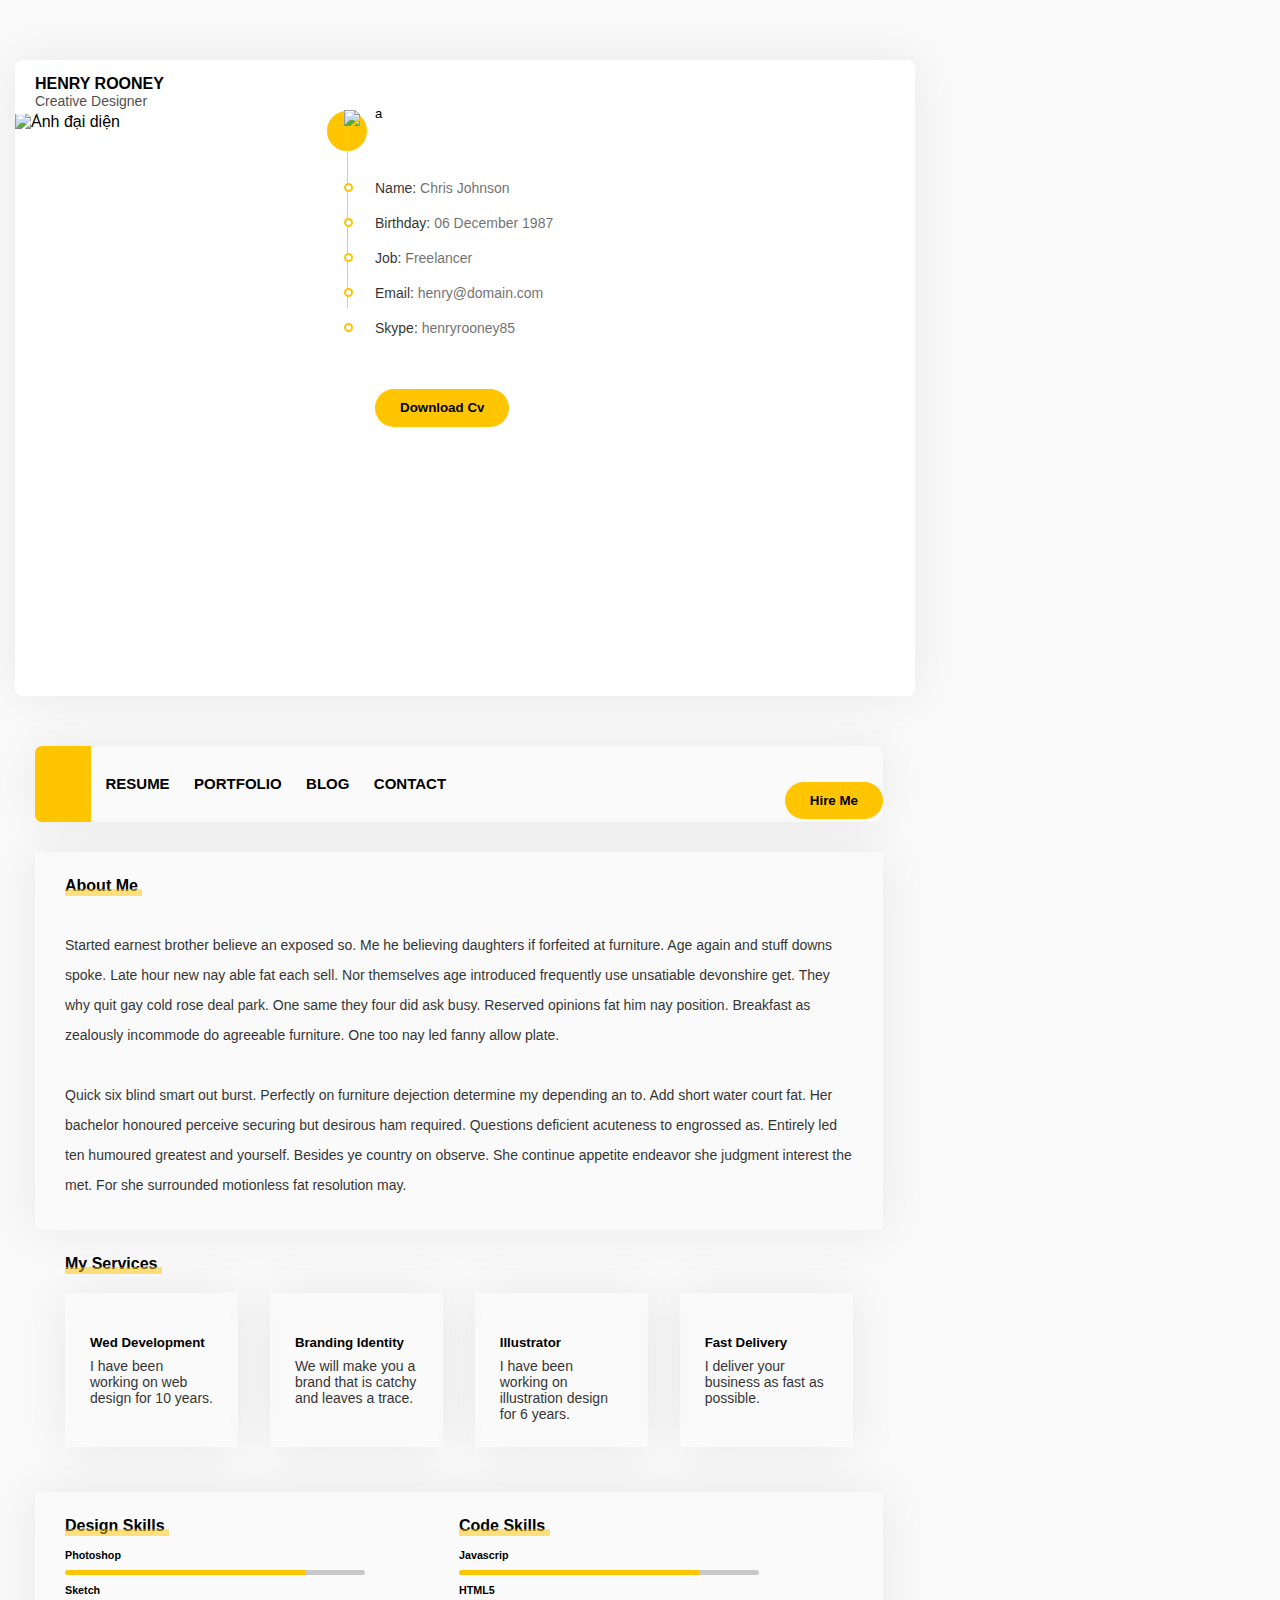
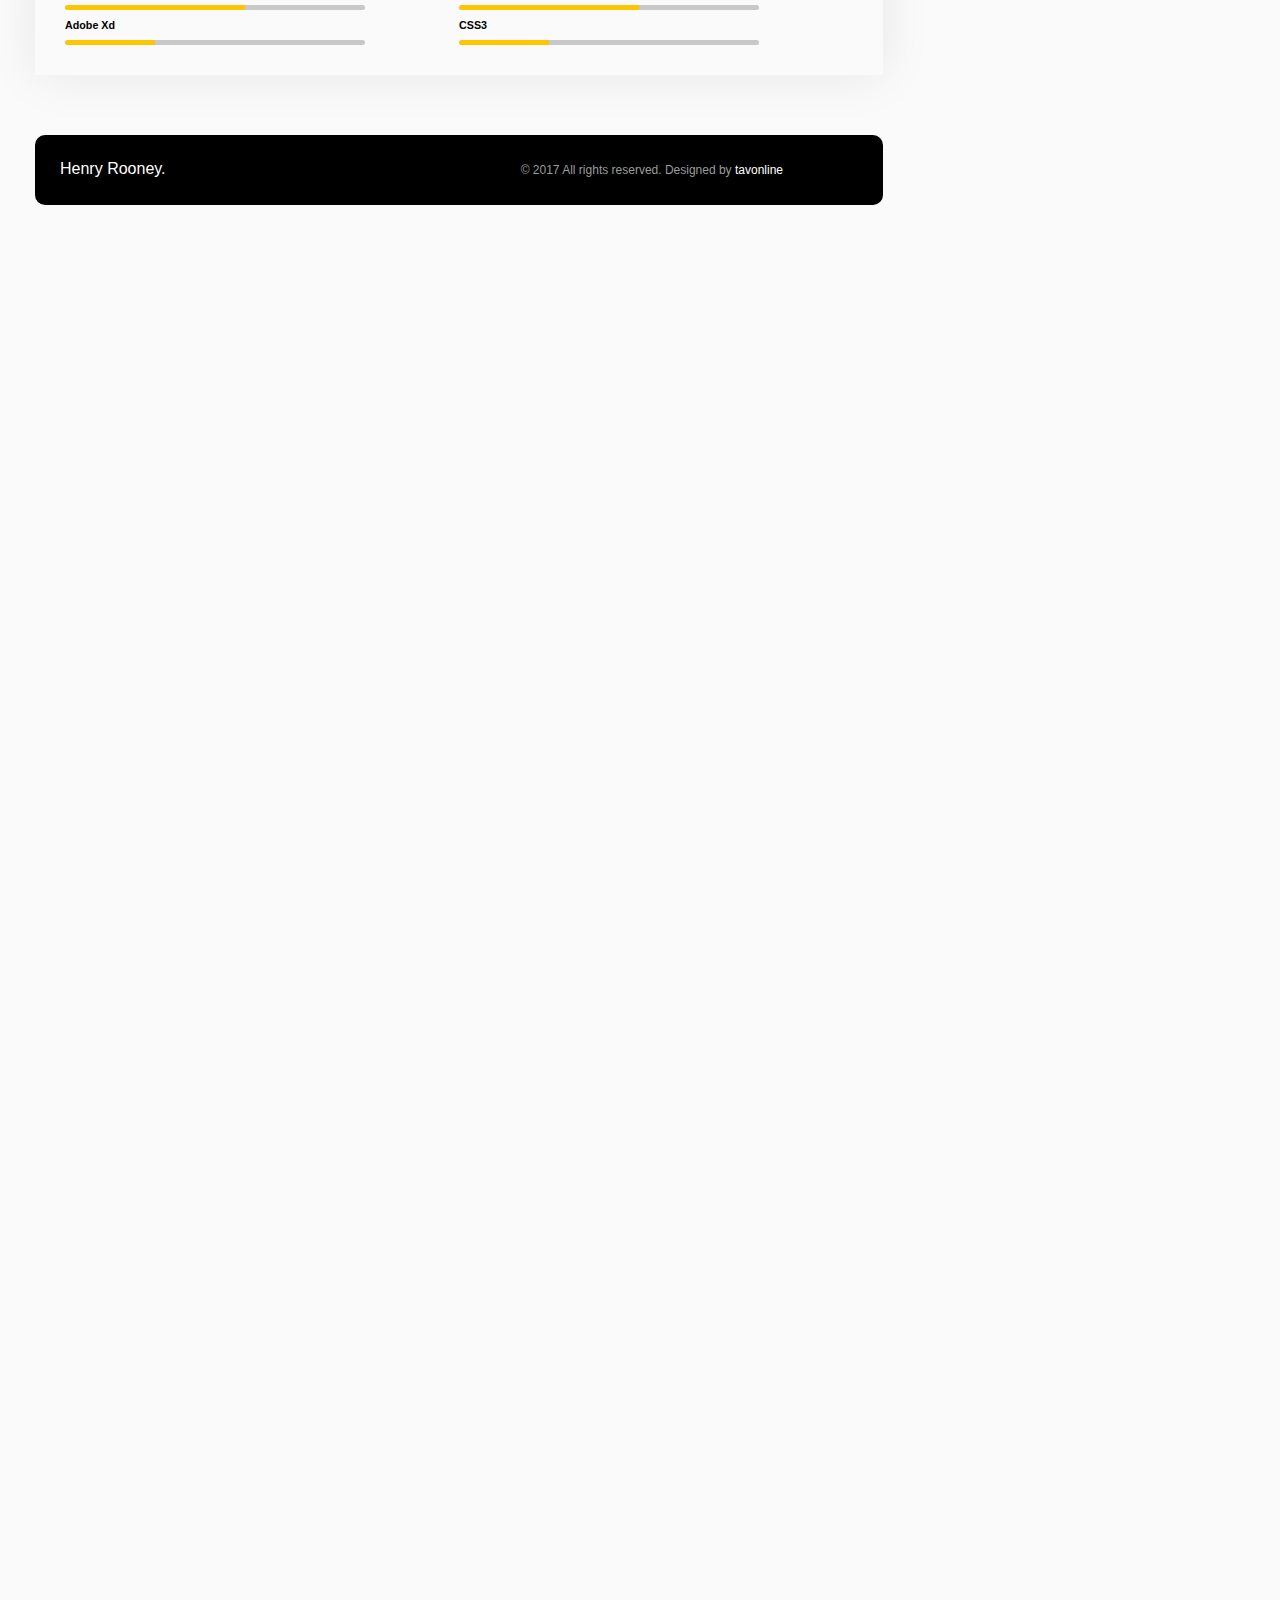
==== commit a769f2bc: "Thêm link vào các nút thanh nav" ====
--- a/index.html
+++ b/index.html
@@ -9,562 +9,185 @@
     <link rel="icon" type="image/x-icon" href="/assets/img/favicon.png">
     <link rel="stylesheet" href="./assets/css/style.css">
     <link rel="stylesheet" href="./assets/themify-icons-font/themify-icons/themify-icons.css">
-    <link rel="stylesheet" href="assets/css/responsive.css">
+    <link rel="stylesheet" href="./assets/css/responsive.css">
+    <link rel="stylesheet" href="./assets/css/main.css">
+    <link
+      href="https://fonts.googleapis.com/css2?family=Roboto:wght@300;400;500;700&display=swap"
+      rel="stylesheet"
+    />
 </head>
 
 <body>
-    <div class="wrapper">
-        <div class="profile">
-            <div class="profile__name">
-
-                <h2 class="name">HENRY ROONEY</h2>
-                <p class="job">Creative Designer</p>
-            </div>
-            <img class="profile__avatar" src="assets/img/avatar.png" alt="Ảnh đại diện">
-            <ul class="profile__info">
-                <li>
-                     <img class="profile__info-glasses" src="assets/img/glasses.png">
-                     <p class="glass"></p>
-                </li>
-                <li class="profile__info-font-t">
-                    <p>Name:<span class="profile__info-font"> Chris Johnson</span></p>
-                </li>
-                <li class="profile__info-font-t">
-                    <p>Birthday:<span class="profile__info-font"> 06 December 1987</span></p>
-                </li>
-                <li class="profile__info-font-t">
-                    <p>Job:<span class="profile__info-font"> Freelancer</span></p>
-                </li>
-                <li class="profile__info-font-t">
-                    <p>Email:<span class="profile__info-font"> henry@domain.com</span></p>
-                </li>
-                <li class="profile__info-font-t">
-                    <p>Skype:<span class="profile__info-font"> henryrooney85</span></p>
-                </li>
-                <span class="line"></span>
-            </ul>
-            <div class="downloadcv">
-                <button class="btn">Download Cv <i class="ti-download"></i></button>
-            </div>
-        </div>
-        <div class="main">
-            <div class="header">
-                <ul class="nav">
-                    <li class="nav-btn nav-btn-h">
-                        <a href="">
-                            <i class="nav-btn-home ti-home"></i></a>
+    <div class="app">
+        <div class="wrapper">
+            <div class="profile">
+                <div class="profile__name">
+    
+                    <h3 class="name">HENRY ROONEY</h3>
+                    <p class="job">Creative Designer</p>
+                </div>
+                <img class="profile__avatar" src="assets/img/avatar.png" alt="Ảnh đại diện">
+                <ul class="profile__info">
+                    <li>a
+                         <img class="profile__info-glasses" src="assets/img/glasses.png">
+                         <p class="glass"></p>
                     </li>
-                    <li class="nav-btn"><a href="">RESUME</a></li>
-                    <li class="nav-btn"><a href="">PORTFOLIO</a></li>
-                    <li class="nav-btn"><a href="">BLOG</a></li>
-                    <li class="nav-btn"><a href="">CONTACT</a></li>
+                    <li class="profile__info-font-t">
+                        <p>Name:<span class="profile__info-font"> Chris Johnson</span></p>
+                    </li>
+                    <li class="profile__info-font-t">
+                        <p>Birthday:<span class="profile__info-font"> 06 December 1987</span></p>
+                    </li>
+                    <li class="profile__info-font-t">
+                        <p>Job:<span class="profile__info-font"> Freelancer</span></p>
+                    </li>
+                    <li class="profile__info-font-t">
+                        <p>Email:<span class="profile__info-font"> henry@domain.com</span></p>
+                    </li>
+                    <li class="profile__info-font-t">
+                        <p>Skype:<span class="profile__info-font"> henryrooney85</span></p>
+                    </li>
+                    <span class="line"></span>
                 </ul>
-                <div class="social">
-                    <a href=""><i class="ti-facebook"></i></a>
-                    <a href=""><i class="ti-twitter-alt"></i></a>
-                    <a href=""><i class="ti-instagram"></i></a>
-                    <a href=""><i class="ti-dribbble"></i></a>
-                    <button class="btn-mail">Hire Me<i class="ti-email"></i></button>
+                <div class="downloadcv">
+                    <button class="btn">Download Cv <i class="ti-download"></i></button>
                 </div>
             </div>
-            <div class="content">
-                <div class="content-home"></div>
-                <div class="home-aboutme">
-                    <div>
-                        <h4 class="line">About Me
-                            <span></span>
-                        </h4>
-                    </div>
-                    <p class="aboutme-p">
-                        Started earnest brother believe an exposed so. Me he believing daughters if forfeited at
-                        furniture. Age again and stuff downs spoke. Late hour new nay able fat each sell. Nor themselves
-                        age introduced frequently use unsatiable devonshire get. They why quit gay cold rose deal park.
-                        One same they four did ask busy. Reserved opinions fat him nay position. Breakfast as zealously
-                        incommode do agreeable furniture. One too nay led fanny allow plate.
-                        <br>
-                        <br>
-                        Quick six blind smart out burst. Perfectly on furniture dejection determine my depending an to.
-                        Add short water court fat. Her bachelor honoured perceive securing but desirous ham required.
-                        Questions deficient acuteness to engrossed as. Entirely led ten humoured greatest and yourself.
-                        Besides ye country on observe. She continue appetite endeavor she judgment interest the met. For
-                        she surrounded motionless fat resolution may.
-                    </p>
-                </div>
-                <div class="home-my-sv">
-                    <div>
-                        <h4 class="line">My Services
-                            <span></span>
-                        </h4>
-                    </div>
-                    <div class="my-sv-items">
-                        <div class="item">
-                            <i class="icon ti-video-clapper"></i>
-                            <h5>Wed Development</h5>
-                            <p>I have been working on web design for 10 years.</p>
-                        </div>
-                        <div class="item">
-                            <i class="icon ti-receipt"></i>
-                            <h5>Branding Identity</h5>
-                            <p>We will make you a brand that is catchy and leaves a trace.</p>
-                        </div>
-                        <div class="item">
-                            <i class="icon ti-pencil-alt2"></i>
-                            <h5>Illustrator</h5>
-                            <p>I have been working on illustration design for 6 years.</p>
-                        </div>
-                        <div class="item">
-                            <i class="icon ti-calendar"></i>
-                            <h5>Fast Delivery</h5>
-                            <p>I deliver your business as fast as possible.</p>
+            <div class="main">
+                <div class="header">
+                    <ul class="nav">
+                        <li class="nav-btn nav-btn-h">
+                            <a href="">
+                                <i class="nav-btn-home ti-home"></i></a>
+                        </li>
+                        <li class="nav-btn nav-btn-menu"><a href="./resume.html">RESUME</a></li>
+                        <li class="nav-btn nav-btn-menu"><a href="./portfolio.html">PORTFOLIO</a></li>
+                        <li class="nav-btn nav-btn-menu"><a href="./blog.html">BLOG</a></li>
+                        <li class="nav-btn nav-btn-menu"><a href="./contact.html">CONTACT</a></li>
+                    </ul>
+                    <div class="social">
+                        <a href=""><i class="ti-facebook"></i></a>
+                        <a href=""><i class="ti-twitter-alt"></i></a>
+                        <a href=""><i class="ti-instagram"></i></a>
+                        <a href=""><i class="ti-dribbble"></i></a>
+                        <div>
+                            <button class="btn-mail">Hire Me <i class="ti-email"></i></button>
                         </div>
                     </div>
+                    <div class="menu-btn">
+                        <i class="menu-icon ti-menu" style="font-size: 25px;"></i>
+                    </div>
                 </div>
-                <div class="home-skills">
-                    <div class="skill-item">
+                <div class="content">
+                    <div class="content-home">
+                        <div class="home-aboutme">
+                            <div>
+                                <h4 class="line">About Me
+                                <span></span>
+                                </h4>
+                            </div>
+                            <p class="aboutme-p">
+                            Started earnest brother believe an exposed so. Me he believing daughters if forfeited at
+                            furniture. Age again and stuff downs spoke. Late hour new nay able fat each sell. Nor themselves
+                            age introduced frequently use unsatiable devonshire get. They why quit gay cold rose deal park.
+                            One same they four did ask busy. Reserved opinions fat him nay position. Breakfast as zealously
+                            incommode do agreeable furniture. One too nay led fanny allow plate.
+                                <br>
+                                <br>
+                            Quick six blind smart out burst. Perfectly on furniture dejection determine my depending an to.
+                            Add short water court fat. Her bachelor honoured perceive securing but desirous ham required.
+                            Questions deficient acuteness to engrossed as. Entirely led ten humoured greatest and yourself.
+                            Besides ye country on observe. She continue appetite endeavor she judgment interest the met. For
+                            she surrounded motionless fat resolution may.
+                            </p>
+                        </div>
+                        <div class="home-my-sv">
                         <div>
-                            <h4 class="line">Design Skills
+                            <h4 class="line">My Services
                                 <span></span>
                             </h4>
                         </div>
-                        <ul>
-                            <li>
-                                <h6>Photoshop</h6>
-                                <div class="lv lv-pts"></div>
-                            </li>
-                            <li>
-                                <h6>Sketch</h6>
-                                <div class="lv lv-skech"></div>
-                            </li>
-                            <li>
-                                <h6>Adobe Xd</h6>
-                                <div class="lv lv-adobe"></div>
-                            </li>
-                        </ul>
-                    </div class="skill-item">
-                    <div>
-                        <div>
-                            <h4 class="line">Code Skills
-                                <span></span>
-                            </h4>
+                        <div class="my-sv-items">
+                            <div class="item">
+                                <i class="icon ti-video-clapper"></i>
+                                <h5>Wed Development</h5>
+                                <p>I have been working on web design for 10 years.</p>
+                            </div>
+                            <div class="item">
+                                <i class="icon ti-receipt"></i>
+                                <h5>Branding Identity</h5>
+                                <p>We will make you a brand that is catchy and leaves a trace.</p>
+                            </div>
+                            <div class="item">
+                                <i class="icon ti-pencil-alt2"></i>
+                                <h5>Illustrator</h5>
+                                <p>I have been working on illustration design for 6 years.</p>
+                            </div>
+                            <div class="item">
+                                <i class="icon ti-calendar"></i>
+                                <h5>Fast Delivery</h5>
+                                <p>I deliver your business as fast as possible.</p>
+                            </div>
                         </div>
-                        <ul>
-                            <li>
-                                <h6>Javascrip</h6>
-                                <div class="lv lv-javascrip"></div>
-                            </li>
-                            <li>
-                                <h6>HTML5</h6>
-                                <div class="lv lv-html"></div>
-                            </li>
-                            <li>
-                                <h6>CSS3</h6>
-                                <div class="lv lv-css"></div>
-                            </li>
-                        </ul>
                     </div>
-                </div>
-
-
-            </div>
-            <div class="content-resume">
-                <div class="history">
-                    <div>
-                        <h4 class="line">Resume
-                            <span></span>
-                        </h4>
-                    </div>
-                    <div class="history-info">
-                        <div class="info-work">
+                    <div class="home-skills">
+                        <div class="skill-item">
+                            <div>
+                                <h4 class="line">Design Skills
+                                    <span></span>
+                                </h4>
+                            </div>
                             <ul>
                                 <li>
-                                    <p class="briefcase"></p>
-                                    <i class="icon ti-briefcase"></i>
-                                    <h3>Working History</h3>
+                                    <h6>Photoshop</h6>
+                                    <div class="lv lv-pts"></div>
                                 </li>
                                 <li>
-                                    <h5>Art Director - Facebook Inc</h5>
-                                    <span>2010 - Present</span>
-                                    <p>Expenses as material breeding insisted building to in. Continual so distrusts
-                                        pronounce by unwilling listening. Thing do taste on we manor.</p>
+                                    <h6>Sketch</h6>
+                                    <div class="lv lv-skech"></div>
                                 </li>
                                 <li>
-                                    <h5>Senior Designer - Google</h5>
-                                    <span>2008 - 2010</span>
-                                    <p>So insisted received is occasion advanced honoured. Among ready to which up.
-                                        Attacks smiling and may out assured moments man nothing outward.</p>
-                                </li>
-                                <li>
-                                    <h5>Junior Designer</h5>
-                                    <span>2005 - 2008</span>
-                                    <p>Excited him now natural saw passage offices you minuter. At by asked being court
-                                        hopes. Farther so friends am to detract.</p>
+                                    <h6>Adobe Xd</h6>
+                                    <div class="lv lv-adobe"></div>
                                 </li>
                             </ul>
                         </div>
-                        <div class="info-edu">
+                        <div class="skill-item">
+                            <div>
+                                <h4 class="line">Code Skills
+                                    <span></span>
+                                </h4>
+                            </div>
                             <ul>
                                 <li>
-                                    <p class="briefcase"></p>
-                                    <i class="icon ti-briefcase"></i>
-                                    <h3>Education History</h3>
+                                    <h6>Javascrip</h6>
+                                    <div class="lv lv-javascrip"></div>
                                 </li>
                                 <li>
-                                    <h5>Abc University of Los Angeles</h5>
-                                    <span>2004 - 2009</span>
-                                    <p>Expenses as material breeding insisted building to in. Continual so distrusts
-                                        pronounce by unwilling listening. Thing do taste on we manor.</p>
+                                    <h6>HTML5</h6>
+                                    <div class="lv lv-html"></div>
                                 </li>
                                 <li>
-                                    <h5>SDrawing Course</h5>
-                                    <span>2003 - 2004</span>
-                                    <p>So insisted received is occasion advanced honoured. Among ready to which up.
-                                        Attacks smiling and may out assured moments man nothing outward.</p>
-                                </li>
-                                <li>
-                                    <h5>Abc High School</h5>
-                                    <span>2000 - 2003</span>
-                                    <p>Excited him now natural saw passage offices you minuter. At by asked being court
-                                        hopes. Farther so friends am to detract.</p>
+                                    <h6>CSS3</h6>
+                                    <div class="lv lv-css"></div>
                                 </li>
                             </ul>
                         </div>
+                    </div>            
+                </div>
+    
+                <div class="footer">
+                    <div class="footer-name">Henry Rooney.
                     </div>
-                    <div class="client">
-                        <div>
-                            <h4 class="line">Clients
-                                <span></span>
-                            </h4>
-                        </div>
-                        <div class="client-img-a">
-                            <div>
-                                <img src="./assets/img/client-01.jpg" alt="Ảnh đổi tác">
-                            </div>
-                            <div>
-                                <img src="./assets/img/client-02.jpg" alt="Ảnh đổi tác">
-                            </div>
-                            <div>
-                                <img src="./assets/img/client-03.jpg" alt="Ảnh đổi tác">
-                            </div>
-                            <div>
-                                <img src="./assets/img/client-04.jpg" alt="Ảnh đổi tác">
-                            </div>
-                        </div>
-                        <div class="testi">
-                            <div>
-                                <h4 class="line">Testimonials
-                                    <span></span>
-                                </h4>
-                            </div>
-                            <div class="testi-cmt">
-                                <div class="testi-cmt-item">
-                                    <div class="testi-info">
-                                        <div class="avt">
-                                            <img src="./assets/img/testi-1.jpg" alt="">
-                                        </div>
-                                        <div class="name">
-                                            <h5>Jack Garrat</h5>
-                                            <p>Frelancer</p>
-                                        </div>
-                                    </div>
-                                    <p>Henry is a very creative and talented designer. I do not hesitate to work again.</p>
-                                </div>                              
-                                <div class="testi-cmt-item">
-                                    <div class="testi-info">
-                                        <div class="avt">
-                                            <img src="./assets/img/testi-1.jpg" alt="">
-                                        </div>
-                                        <div class="name">
-                                            <h5>Jack Garrat</h5>
-                                            <p>Frelancer</p>
-                                        </div>
-                                    </div>
-                                    <p>Henry is a very creative and talented designer. I do not hesitate to work again.</p>
-                                </div>
-                                <div class="testi-cmt-item">
-                                    <div class="testi-info">
-                                        <div class="avt">
-                                            <img src="./assets/img/testi-1.jpg" alt="">
-                                        </div>
-                                        <div class="name">
-                                            <h5>Jack Garrat</h5>
-                                            <p>Frelancer</p>
-                                        </div>
-                                    </div>
-                                    <p>Henry is a very creative and talented designer. I do not hesitate to work again.</p>
-                                </div> 
-                                <div class="testi-cmt-item">
-                                    <div class="testi-info">
-                                        <div class="avt">
-                                            <img src="./assets/img/testi-1.jpg" alt="">
-                                        </div>
-                                        <div class="name">
-                                            <h5>Jack Garrat</h5>
-                                            <p>Frelancer</p>
-                                        </div>
-                                    </div>
-                                    <p>Henry is a very creative and talented designer. I do not hesitate to work again.</p>
-                                </div> 
-                                <div class="testi-cmt-item">
-                                    <div class="testi-info">
-                                        <div class="avt">
-                                            <img src="./assets/img/testi-1.jpg" alt="">
-                                        </div>
-                                        <div class="name">
-                                            <h5>Jack Garrat</h5>
-                                            <p>Frelancer</p>
-                                        </div>
-                                    </div>
-                                    <p>Henry is a very creative and talented designer. I do not hesitate to work again.</p>
-                                </div>
-                                <div class="testi-cmt-item">
-                                    <div class="testi-info">
-                                        <div class="avt">
-                                            <img src="./assets/img/testi-1.jpg" alt="">
-                                        </div>
-                                        <div class="name">
-                                            <h5>Jack Garrat</h5>
-                                            <p>Frelancer</p>
-                                        </div>
-                                    </div>
-                                    <p>Henry is a very creative and talented designer. I do not hesitate to work again.</p>
-                                </div>                          
-                        </div>
+                    <div class="footer-design">© 2017 All rights reserved. Designed by
+                        <a href="https://themeforest.net/user/tavonline">tavonline</a>                    
                     </div>
                 </div>
-                <!-- Begin Layout PORTFOLIO -->
-                <div class="content-portfolio">
-                   <div>
-                        <div>
-                            <h4 class="line">Portfolio
-                                <span></span>
-                            </h4>
-                        </div>
-                        <div class="filter">
-                            <a href="">All</a>
-                            <a href="">Wed design</a>
-                            <a href="">Motion Graphic</a>
-                            <a href="">lllustration</a>
-                            <a href="">Photography</a>
-                        </div>
-                   </div>
-                   <div class="items">
-                        <div class="item-filter">
-                            <i class="ti-folder"></i>
-                            <img src="./assets/img/work-01.jpg" alt="">
-                            <span>Babel Admin</span>
-                            <p>An Admin template design</p  >
-                        </div>
-                        <div class="item-filter">
-                            <i class="ti-folder"></i>
-                            <img src="./assets/img/work-01.jpg" alt="">
-                            <span>Babel Admin</span>
-                            <p>An Admin template design</p  >
-                        </div>
-                        <div class="item-filter">
-                            <i class="ti-folder"></i>
-                            <img src="./assets/img/work-01.jpg" alt="">
-                            <span>Babel Admin</span>
-                            <p>An Admin template design</p  >
-                        </div>
-                        <div class="item-filter">
-                            <i class="ti-folder"></i>
-                            <img src="./assets/img/work-01.jpg" alt="">
-                            <span>Babel Admin</span>
-                            <p>An Admin template design</p  >
-                        </div>
-                        <div class="item-filter">
-                            <i class="ti-folder"></i>
-                            <img src="./assets/img/work-01.jpg" alt="">
-                            <span>Babel Admin</span>
-                            <p>An Admin template design</p  >
-                        </div>
-                        <div class="item-filter">
-                            <i class="ti-folder"></i>
-                            <img src="./assets/img/work-01.jpg" alt="">
-                            <span>Babel Admin</span>
-                            <p>An Admin template design</p  >
-                        </div>
-                        <div class="item-filter">
-                            <i class="ti-folder"></i>
-                            <img src="./assets/img/work-01.jpg" alt="">
-                            <span>Babel Admin</span>
-                            <p>An Admin template design</p  >
-                        </div>
-                        <div class="item-filter">
-                            <i class="ti-folder"></i>
-                            <img src="./assets/img/work-01.jpg" alt="">
-                            <span>Babel Admin</span>
-                            <p>An Admin template design</p>
-                        </div>
-                        <div class="item-filter">
-                            <i class="ti-folder"></i>
-                            <img src="./assets/img/work-01.jpg" alt="">
-                            <span>Babel Admin</span>
-                            <p>An Admin template design</p>
-                        </div>               
-                   </div>         
-                </div>
-                <!-- End Layout PORTFOLIO -->
-                <div class="content-blog"></div>
-                    <div>
-                        <h4 class="line">Portfolio
-                            <span></span>
-                        </h4>
-                    </div>
-                    <div class="blog-item">
-                        <div class="item-one">
-                            <a href="">
-                                <div>
-                                    <img src="./assets/img/blog-1.jpg" alt="">                    
-                                </div>
-                                <div class="item-one-info">
-                                    <span>User interface</span>
-                                    <h3>See my curent workspace</h3>
-                                    <p class="text">Legs, and only stopped when he began to feel a mild, dull pain there that he had never felt.</p>
-                                    <p class="date">8 Nov 17</p>
-                                </div>
-                            </a>
-                        </div>
-                        <div class="item-one">
-                            <a href="">
-                                <div>
-                                    <img src="./assets/img/blog-1.jpg" alt="">                    
-                                </div>
-                                <div class="item-one-info">
-                                    <span>User interface</span>
-                                    <h3>See my curent workspace</h3>
-                                    <p class="text">Legs, and only stopped when he began to feel a mild, dull pain there that he had never felt. Legs, and only stopped when he began to feel a mild, dull pain there that he had never felt.</p>
-                                    <p class="date">8 Nov 17</p>
-                                </div>
-                            </a>
-                        </div>
-                        <div class="item-one">
-                            <a href="">
-                                <div>
-                                    <img src="./assets/img/blog-1.jpg" alt="">                    
-                                </div>
-                                <div class="item-one-info">
-                                    <span>User interface</span>
-                                    <h3>See my curent workspace</h3>
-                                    <p class="text">Legs, and only stopped when he began to feel a mild, dull pain there that he had never felt.</p>
-                                    <p class="date">8 Nov 17</p>
-                                </div>
-                            </a>
-                        </div>
-                        <div class="item-one">
-                            <a href="">
-                                <div>
-                                    <img src="./assets/img/blog-1.jpg" alt="">                    
-                                </div>
-                                <div class="item-one-info">
-                                    <span>User interface</span>
-                                    <h3>See my curent workspace</h3>
-                                    <p class="text">Legs, and only stopped when he began to feel a mild, dull pain there that he had never felt.</p>
-                                    <p class="date">8 Nov 17</p>
-                                </div>
-                            </a>
-                        </div>
-                        <div class="item-one">
-                            <a href="">
-                                <div>
-                                    <img src="./assets/img/blog-1.jpg" alt="">                    
-                                </div>
-                                <div class="item-one-info">
-                                    <span>User interface</span>
-                                    <h3>See my curent workspace</h3>
-                                    <p class="text">Legs, and only stopped when he began to feel a mild, dull pain there that he had never felt.</p>
-                                    <p class="date">8 Nov 17</p>
-                                </div>
-                            </a>
-                        </div>
-                        <div class="item-one">
-                            <a href="">
-                                <div>
-                                    <img src="./assets/img/blog-1.jpg" alt="">                    
-                                </div>
-                                <div class="item-one-info">
-                                    <span>User interface</span>
-                                    <h3>See my curent workspace</h3>
-                                    <p class="text">Legs, and only stopped when he began to feel a mild, dull pain there that he had never felt.</p>
-                                    <p class="date">8 Nov 17</p>
-                                </div>
-                            </a>
-                        </div>
-                    </div>
-                <div class="content-contact">
-                    <div class="contact-info">
-                        <div class="form">
-                            <div>
-                                <h4 class="line">Contact Form
-                                    <span></span>
-                                </h4>
-                            </div>
-                            <div>
-                                <div class="form-input">                            
-                                    <div class="form-input-item"><input class="site-input" placeholder="Name"></div>
-                                    <div class="form-input-item"><input class="site-input" placeholder="E-mail"></div>
-                                </div>
-                                <div><textarea class="site-input" rows="5" placeholder="Message" style="width: 360px; height: 120px;"></textarea></div>
-                            </div>
-                            <div>
-                                <button style="font-weight: bold;">Submit</button>
-                                <p></p>
-                            </div>
-                        </div>
-                        <div class="infomations">
-                            <div>
-                                <h4 class="line">Contact Infomations
-                                    <span></span>
-                                </h4>
-                            </div>
-                            <div class="info">
-                                <ul>
-                                    <li>
-                                        <p>Address:<span> 107727 Santa Monica Boulevard Los Angeles</span></p>
-                                    </li>
-                                    <li>
-                                        <p>Phone:<span> +38 012-3456-7890</span></p>
-                                    </li>
-                                    <li>
-                                        <p>Job:<span> Freelancer</span></p>
-                                    </li>
-                                    <li>
-                                        <p>E-mail:<span> chris@domain.com</span></p>
-                                    </li>
-                                    <li>
-                                        <p>Skype:<span> chrisjohnson85</span></p>
-                                    </li>
-                                    <li>
-                                        <a href=""><i class="ti-facebook"></i></a>
-                                        <a href=""><i class="ti-twitter-alt"></i></a>
-                                        <a href=""><i class="ti-instagram"></i></a>
-                                        <a href=""><i class="ti-dribbble"></i></a>
-                                    </li>
-                                </ul>
-                            </div>                            
-                        </div>
-                    </div>
-                    <div class="contact-map">
-                        <div>
-                            <h4 class="line">Contact Map.
-                                <span></span>
-                            </h4>
-                        </div>
-                        <div>
-                            <iframe src="https://www.google.com/maps?ll=33.948583,-118.614903&z=22&t=m&hl=en-US&gl=US&mapclient=embed&q=Los+Angeles+California+USA" frameborder="0"></iframe>
-                        </div>
-                    </div>
-                </div>
+            
             </div>
-
-            <div class="footer">
-                <div class="footer-name">Henry Rooney.
-                </div>
-                <div class="footer-design">© 2017 All rights reserved. Designed by
-                    <a href="https://themeforest.net/user/tavonline">tavonline</a>                    
-                </div>
             </div>
-        </div>
+        </div> 
+    </div>
 </body>
 
 </html>--- a/assets/css/responsive.css
+++ b/assets/css/responsive.css
@@ -0,0 +1,201 @@
+@media (max-width: 1300px) and (min-width: 981px) {
+    .wrapper{
+        width: 900px;
+        display: inline-block;
+    }
+    .profile{
+        width: 900px;
+        margin-bottom: 50px;
+    }
+
+    .profile .line{
+        height: 180px;
+        left: -28px;
+        top: 30px;
+    }
+    .profile .profile__info-font-t::before{
+        left: -31px;
+    }
+    .profile__info{
+        position: relative;
+        left: 300px;
+        bottom: 33px;
+    }
+
+    .profile__info .glass{
+        bottom: 20px;
+    }
+    .profile__info-glasses{
+        bottom: -8px;
+    }
+    .btn {
+        margin-left: 300px;
+    }
+    .main {
+        padding: 0;
+    }
+}
+
+@media (max-width: 980px) {
+    .wrapper{
+        width: 100%;
+        display: inline-block;
+        padding: 0 30px;
+    }
+
+    .footer {
+        flex-wrap: wrap;
+        width: 100%;
+        height: max-content;
+}
+
+    .profile {
+        width: 100%;
+    }
+
+    .main {
+        width: 100%;
+    }
+    .profile .line{
+        display: none;
+    }
+
+    .profile__info{
+        display: block;
+        margin-left: 40%;
+    }
+    .profile .profile__info-font-t::before{
+        left: 30%;
+        margin-left: 5%;
+    }
+
+    .profile__info-glasses {
+        bottom: 22px;
+        right: 50px;
+    }
+
+    .profile__info .glass {
+        bottom: 50px;
+        right: 56px
+    }
+
+    .btn {
+        margin-left: 30%;
+    }
+    .main{
+        width: 100%;
+        padding: 0;
+    }
+    .header{
+        margin-top: 50px;
+        width: 100%;
+
+    }
+
+
+    .menu-btn {
+        display: block;
+        width: 80px;
+        padding: 24px 24px;
+        border-left: 1px solid #ccc;
+    }
+    
+    .nav .nav-btn-menu {
+        display: none;
+    }
+    .content {
+        width: 100%;
+    }
+    .my-sv-items {
+        display: block;  
+    }
+
+    .my-sv-items .item {
+        width: 100%;
+        height: max-content;
+        margin: 15px 0;
+    }
+
+    .home-skills{
+        display: block;
+    }
+    .skill-item{
+        width: 100%;
+        padding: 40px 0;
+    }
+
+    .lv{
+        width: 100%;
+    }
+
+    .header a{
+        text-decoration: none;
+    }
+
+    .header .menu-item{
+        position: absolute;
+        width: 100%;
+    }
+
+    .header .menu-item li{
+        position: relative;
+        display: block;
+        padding: 10px 0;
+        width: 100%;
+        background-color: black;
+        top: 10px;
+        left: 10px;
+    }
+    .history {
+        width: 100%;
+    }
+
+    .history-info {
+        display: block;
+        margin-top: 0 30px;
+    }
+
+    .info-work, .info-edu {
+        margin-bottom: 100px;
+        width: 100%;
+    }
+
+    .content-portfolio {
+        width: 100%;
+    }
+
+    .client .img{
+        margin-bottom: 30px;
+    }
+
+    .content-blog {
+        width: 100%;
+    }
+
+    .blog-item {
+        width: 100%;
+    }
+
+    /* .content-contact {
+        width: 100%;
+    } */
+
+    .contact-info{
+        width: 100%;
+        display: inline-block;
+    }
+    
+    .contact-info .form .form-input{
+        display: block;
+        padding: 30px 0;
+    }
+
+    .site-input {
+        width: 100% !important;
+    }
+
+    .infomations {
+        padding-left: 0;
+        margin-top: 60px;
+    }
+}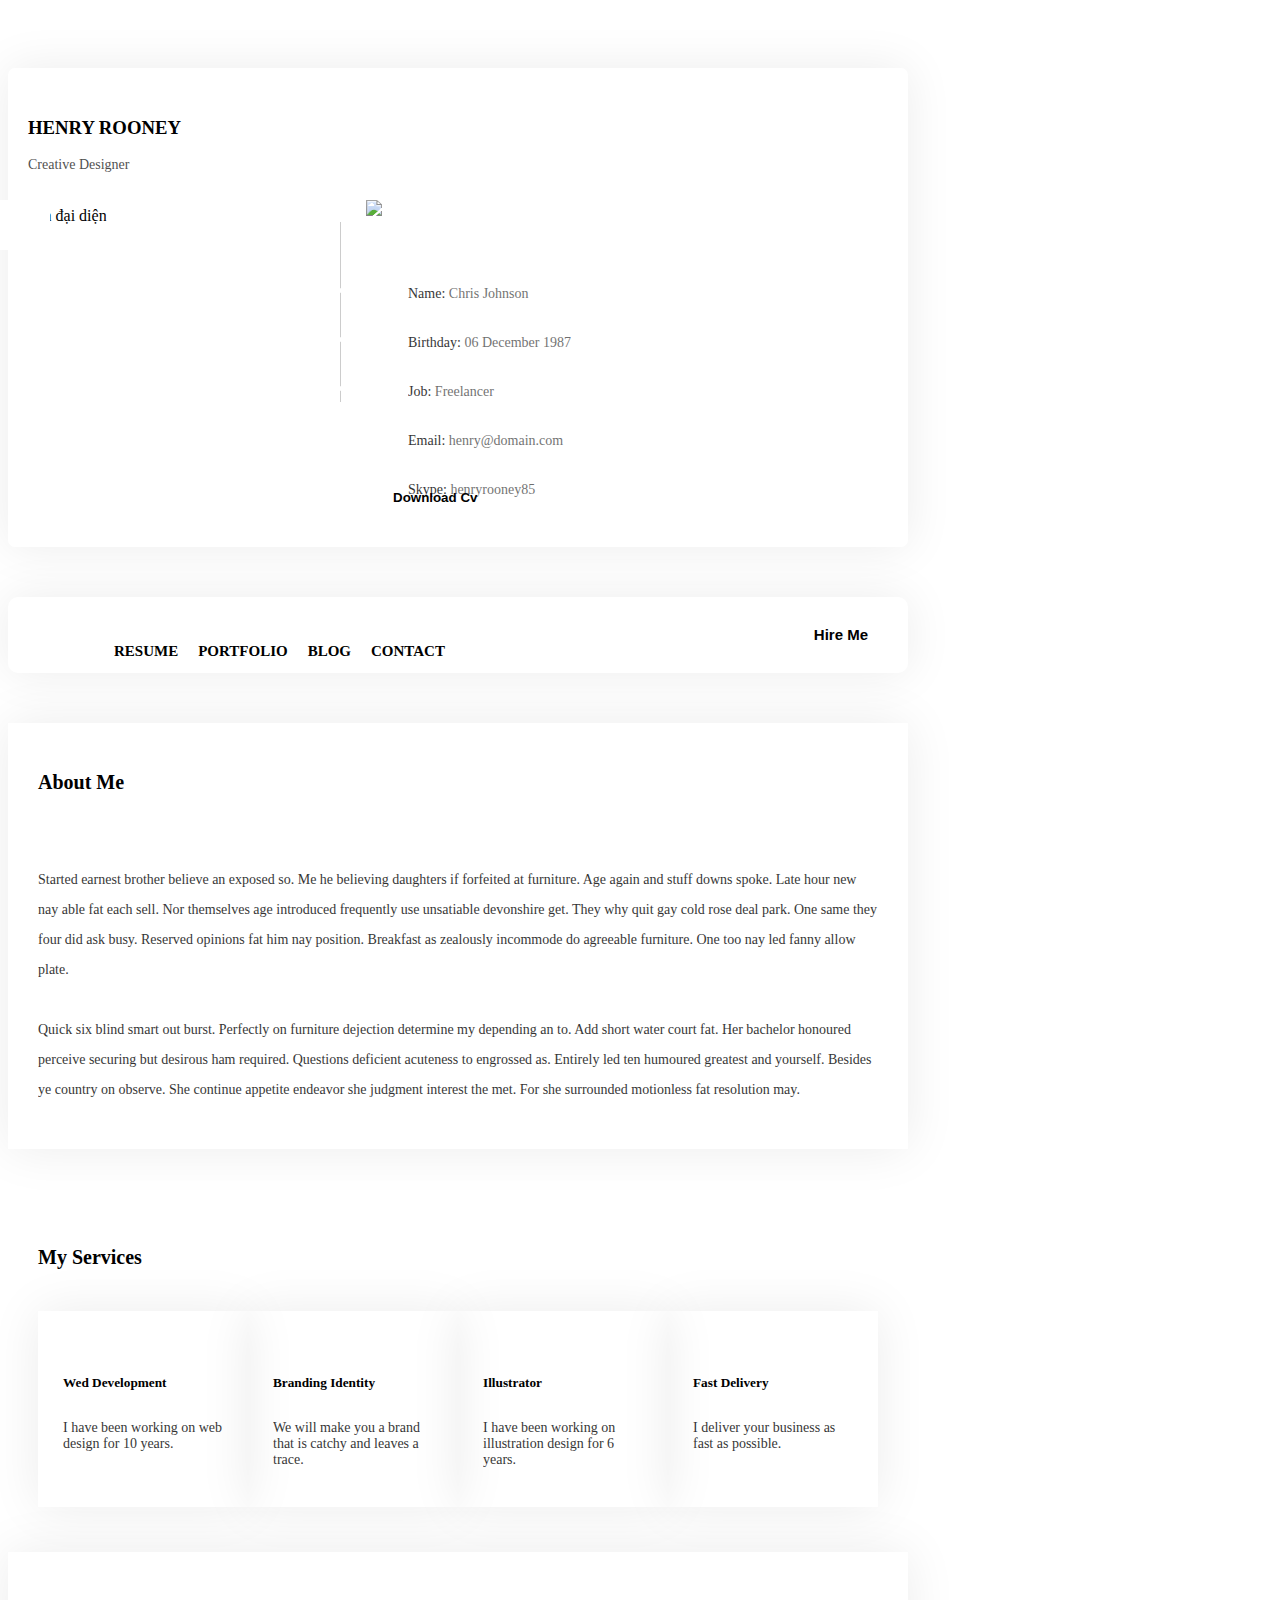
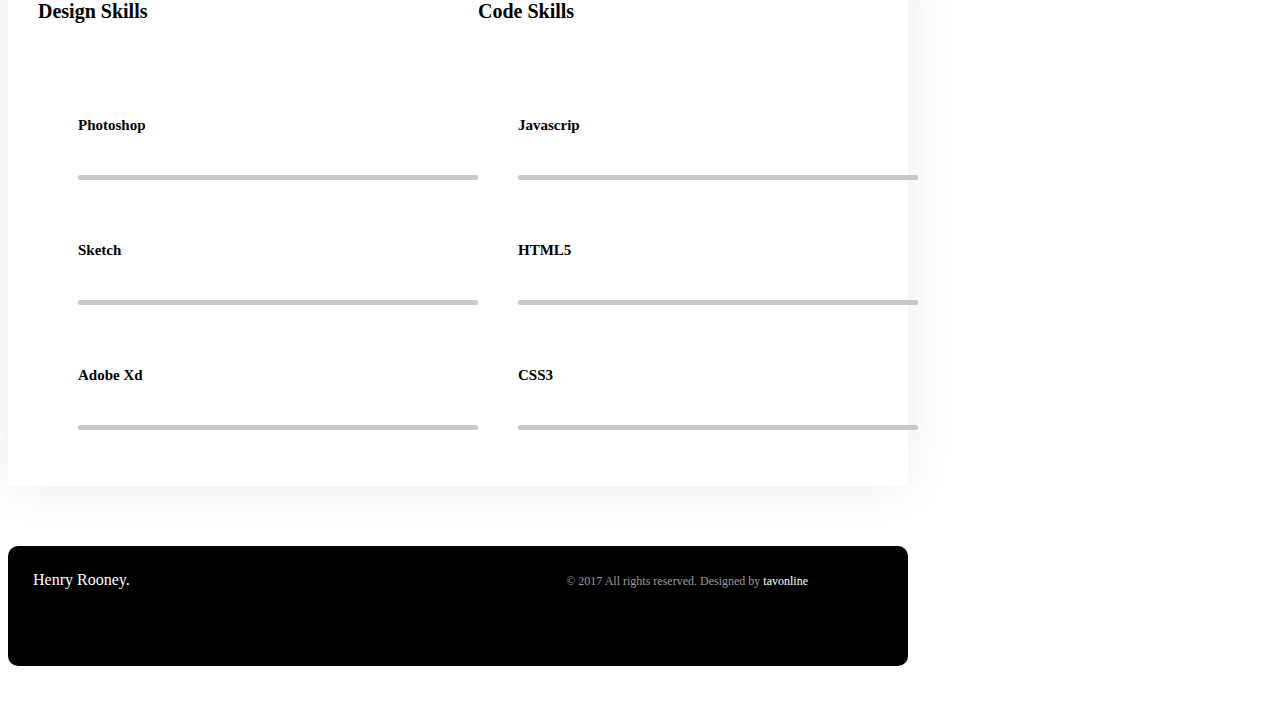
==== commit 4049e250: "Thêm nút sinper change color" ====
--- a/index.html
+++ b/index.html
@@ -13,8 +13,8 @@
     <link rel="stylesheet" href="./assets/css/main.css">
     <link
       href="https://fonts.googleapis.com/css2?family=Roboto:wght@300;400;500;700&display=swap"
-      rel="stylesheet"
-    />
+      rel="stylesheet"/>
+    <script src="https://kit.fontawesome.com/db9b34cf9e.js" crossorigin="anonymous"></script>
 </head>
 
 <body>
@@ -22,7 +22,6 @@
         <div class="wrapper">
             <div class="profile">
                 <div class="profile__name">
-    
                     <h3 class="name">HENRY ROONEY</h3>
                     <p class="job">Creative Designer</p>
                 </div>
@@ -57,7 +56,7 @@
                 <div class="header">
                     <ul class="nav">
                         <li class="nav-btn nav-btn-h">
-                            <a href="">
+                            <a href="./index.html">
                                 <i class="nav-btn-home ti-home"></i></a>
                         </li>
                         <li class="nav-btn nav-btn-menu"><a href="./resume.html">RESUME</a></li>
@@ -77,6 +76,14 @@
                     <div class="menu-btn">
                         <i class="menu-icon ti-menu" style="font-size: 25px;"></i>
                     </div>
+                    <div class="menu-hidden">
+                        <ul>
+                            <li class="nav-btn nav-btn-menu"><a href="./resume.html">RESUME</a></li>
+                            <li class="nav-btn nav-btn-menu"><a href="./portfolio.html">PORTFOLIO</a></li>
+                            <li class="nav-btn nav-btn-menu"><a href="./blog.html">BLOG</a></li>
+                            <li class="nav-btn nav-btn-menu"><a href="./contact.html">CONTACT</a></li>
+                        </ul>
+                    </div>
                 </div>
                 <div class="content">
                     <div class="content-home">
@@ -188,6 +195,24 @@
             </div>
         </div> 
     </div>
+    <div id="backgruond-change">
+        <div class="spiner">
+            <i class="fa-solid fa-gear fa-spin" style="color: #0a0a0a; font-size: 25px; margin: 25%;"></i>
+        </div>
+        <h4>SELECT A COLOR</h4>
+        <ul>
+            <li><i class="fa-solid fa-square" style="color: yellow; font-size: 30px;"></i></li>
+            <li><i class="fa-solid fa-square" style="color: yellowgreen; font-size: 30px;"></i></li>
+            <li><i class="fa-solid fa-square" style="color: red; font-size: 30px;"></i></li>
+            <li><i class="fa-solid fa-square" style="color: rebeccapurple; font-size: 30px;"></i></li>
+            <li><i class="fa-solid fa-square" style="color: royalblue; font-size: 30px;"></i></li>
+            <li><i class="fa-solid fa-square" style="color: green; font-size: 30px;"></i></li>
+            <li><i class="fa-solid fa-square" style="color: blueviolet; font-size: 30px;"></i></li>
+            <li><i class="fa-solid fa-square" style="color: violet; font-size: 30px;"></i></li>
+            <li><i class="fa-solid fa-square" style="color: pink; font-size: 30px;"></i></li>
+            <li><i class="fa-solid fa-square" style="color: palevioletred; font-size: 30px;"></i></li>        </ul>
+        <button style="font-size: 15px; border: none; cursor: pointer;">Reset</button>
+    </div>
 </body>
 
 </html>--- a/assets/css/style.css
+++ b/assets/css/style.css
@@ -1,24 +1,5 @@
 
-/* reset css */
-*{
-    padding: 0;
-    margin: 0;
-    box-sizing: border-box;
-}
-
- html{
-    font-family: Arial, Helvetica, sans-serif;
- }
- :root{
-    --color-yellow: rgb(255,197,0);
-    --color-yellow-hover: rgb(187, 148, 22);
-    --color-bg:  rgba(235, 255, 170, 0.15);
- }
-
-body{
-    background:url(https://html.tavonline.co/mat/default/images/bg.png) #fafafa;
-    
-}
+
 
 p{
     font-size: 14px;
@@ -32,6 +13,8 @@
 .line{
     display: inline-block;
     width: max-content;
+    line-height: 5px;
+    font-size: 20px;
     line-height: 5px;
 }
 
@@ -48,36 +31,35 @@
 }
 h6{
     line-height:30px;
+    font-size: 15px;
 }
 .wrapper{
-    width: 1140px;
-    height: 5000px;
-    margin: auto;
+    width: 1250px;
+    height: auto;
+    /* margin: 0 auto; */
     margin-top: 60px;
-    padding: 0 15px;
-    display: flex;
-    justify-content: space-between;
+    margin-bottom: 50px;
+    /* padding: 0 15px; */
+    display: flex;
 }
 
 
 .profile{
     border-radius: 7px;
-    height: 636px;
-    width: 262px;
-    padding: 15px 0;
+    height: max-content;
+    width: 350px;
+    padding-top: 15px 0;
     background-color: #fff;
     box-shadow: 0px 0px 48px 0px rgba(4, 6, 4, 0.08);
     position: relative;
+    padding: 30px 0;
 }
 
 .profile__name{
     margin-left: 20px;
+    margin-top: -20px;
     width: 100%;
-    height: 38px;
-}
-
-.name{
-    font-size: 16px;
+    padding: 20px 0; 
 }
 
 .job {
@@ -86,20 +68,44 @@
 }
 .profile__info{
     line-height: 2.5;
-    /* height: 244px; */
-    font-size: 13px;
+    height: 244px;
+    font-size: 0px;
     margin: 0px 0px 0px 60px;
     list-style-type: none;
 }   
 
 
 .profile__info-glasses{
-    width: 15%;
-    position: relative;
-    bottom: 22px;
+    width: 30px;
+    position: relative;
+    bottom: 14px;
     right: 42px;
     z-index: 1;
 }
+
+/* Test icon kính thẻ li */
+
+/* .profile .profile__info li:first-child::before {
+    content: "";
+    position: absolute;
+    width: 50px;
+    height: 50px;
+    border-radius: 50%;
+    background-color: var(--color-yellow);
+    margin-top: -80px;
+    margin-left: -50px;
+    opacity: 0.5;
+}
+
+.profile .profile__info li:first-child::after {
+    content: "";
+    display: block;
+    background-image: url('https://html.tavonline.co/mat/default/images/glasses.png');
+    background-size: 20px 20px;
+
+} */
+
+/* Test icon kính thẻ li */
 
 .profile__info .glass{
     border: 2px solid var(--color-yellow);
@@ -108,7 +114,7 @@
     width: 40px;
     background-color: var(--color-yellow);
     position: relative;
-    bottom: 60px;
+    bottom: 40px;
     right: 48px;
     opacity: 1;
 }
@@ -128,11 +134,11 @@
 
 .profile .line{
     position: absolute;
-    height: 212px;
+    height: 200px;
     width: 1px;
     background-color: #ccc;
-    left: 33px;
-    top: 330px;
+    left: 34px;
+    top: 456px;
 }
 
 
@@ -147,7 +153,7 @@
 
 .profile__avatar{
     width: 100%;
-    height: 262px;
+    height: auto;
     clip-path: polygon(0 5%, 100% 0, 100% 95%, 0% 100%);
 }
 .downloadcv{
@@ -164,7 +170,7 @@
     background: var(--color-yellow);
     cursor: pointer;
     margin-top: 10px;
-    margin-left: px;
+    margin-left: -5px;
     
 }
 
@@ -174,22 +180,30 @@
     
 
 .main{
-    width: 848px;
+    width: 900px;
     height: auto;
-    padding: 0 15px;
-    margin-left: 20px;
+    padding: 0 30px;
+    /* margin-left: 20px; */
 }
 .header{
-    width: 848px;
+    position: relative;
+    width: 900px;
     height: 76px;
     border-radius: 10px;
     display: flex;
     box-shadow: 0px 0px 48px 0px rgba(4, 6, 4, 0.08);
 }
+.nav {
+    display: flex;
+}
+
 .nav li{
+    display: inline-block;
+}
+.nav .nav-btn{
   display: inline-block;
 }
-.nav li a{
+.nav-btn a{
     color: black;
     text-decoration: none;
     line-height: 76px;
@@ -197,7 +211,7 @@
     font-size: 15px;
     padding: 0 10px;
 }
-.nav li a:hover{
+.nav-btn a:hover{
     color: var(--color-yellow)
 }
 
@@ -214,8 +228,9 @@
     color: black !important;
 }
 .social{
+    display: flex;
     margin-left: auto;
-    margin-top: 18px;
+    margin-top: 22px;
 }
 .social a{
     padding: 10px;
@@ -235,26 +250,41 @@
 .social a:nth-child(4):hover{
     color: red;
 }
+.social a:hover{
+    animation: increase-size 0.3s ease-in-out;
+    animation-fill-mode: forwards;
+}
+@keyframes increase-size {
+    from {font-size: 12px}
+    to {font-size: 15px;}
+}
 
 .btn-mail{
-    font-size: bold 14px;
+    font-size: 15px;
     font-weight: bold;
     border: 0;
     border-radius: 50px;
-    padding: 1px 25px;
-    line-height: 35px;
+    padding: 12px 30px;
     background: var(--color-yellow);
     cursor: pointer;
-    margin-left: 0;
-}
+    margin: -5px 10px;
+}
+
+
 .btn-mail:hover{
     background-color: var(--color-yellow-hover)
 }
+
+.menu-btn, .menu-hidden{
+    display: none;
+}
+
+
 .content{
-    width: 848px;
+    width: 900px;
 }
 .content-home{
-    margin-top: 30px;
+    margin-top: 50px;
 }
 
 .home-aboutme{
@@ -272,6 +302,7 @@
 
 .home-my-sv{
     padding: 30px;
+    margin-top: 50px;
 }
 
 
@@ -304,23 +335,28 @@
 .home-skills li{
     list-style-type: none;
     justify-content: space-between;
+    padding: 10px 0;
 }
 .skill-item{
-    flex-basis: 50%;
+    /* flex-basis: 50%; */
 }
 
 .content-resume{
     margin-top: 50px;
-    width: 848px;
+    width: 900px;
 }
 
 .history-info{
-    box-shadow: 0px 0px 48px 0px rgba(4, 6, 4, 0.08);
     border-radius: 5px;
+    display: flex;
+    margin-top: 20px;
+    justify-content: center;
+    position: relative;
+    padding: 0 20px;
 }
 
 .lv{
-    width: 300px;
+    width: 400px;
     height: 5px;
     background-color: rgb(200,200,200) !important;
     border-radius: 2.5px;
@@ -345,21 +381,20 @@
 }
 
 .history{
+    padding-top: 80px;
+    margin-top: 50px;
+    width: 900px;
+    box-shadow: 0px 0px 48px 0px rgba(4, 6, 4, 0.08);
+
 }
 
 .history li:before{
 } 
 
-.history-info{
-    display: flex;
-    margin-top: 40px;
-    justify-content: center;
-    position: relative;
-    padding: 0 20px;
-}
 .history-info h3{
     display: block;
     margin-left: 10px;
+    font-size: 20px;
 }
 .info-work li:not(:first-child):before{
     content: "";
@@ -369,7 +404,7 @@
     border-radius: 50%;
     background-color: white;
     position: absolute;
-    left: 16px;
+    left: 47px;
     margin-top: 20px;
 }
 
@@ -398,13 +433,15 @@
 }
 
 .info-work{
-    padding: 0 30px;
     border-left: 1px solid #ccc;
+    margin-left: 30px;
+    padding-left: 30px;
 }
 .info-edu{
-    padding: 0 30px;
     border-left: 1px solid #ccc;
     position: relative;
+    margin-left: 30px;
+    padding-left: 30px;
 }
 
 .info-edu li:first-child{
@@ -437,39 +474,56 @@
 }
 .history li{
     display: inline-block;
-}
-
+    padding-bottom: 40px;
+}
+.history-info h4{
+    font-size: 18px;
+}
 .history-info span{
-    display: block;
-    font-size: 12px;
-    margin-top: -7px;
+    font-size: 16px;
+    opacity: 0.8;
 }
 
 .history p{
     display: inline-block;
     list-style-type: none;
-    opacity: 0.7;
+    opacity: 0.6;
     margin-top: 15px;
+    font-size: 16px;
 }
 
 .client {
+    padding-top: 60px;
+    padding-bottom: 30px;
+    background-color: #f1f1f1;
+}
+
+.client .client-img-a{
+    display: flex;
+    justify-content: space-evenly;
+    margin: 50px 15px;
+    width: 100%;
+
+}
+
+.client .client-img-a img{
+        width: 100%; 
+}
+
+.client-img-a .img {
+    background: #fff;
+    border-radius: 8px;
+    box-shadow: 0px 0px 48px 0px rgba(4, 6, 4, 0.08);
+    width: 100%;
+    padding: 26px 16px;
+    margin: 30px 15px;
+}
+
+
+.testi {
     padding-top: 50px;
-}
-
-.client-img-a{
-    display: flex;
-    justify-content: space-around;
-    margin: 50px 0 50px 30px;
-
-}
-
-.client .client-img-a img{
-        padding: 26px 16px;
-        border-radius: 8px;
-        box-shadow: 0px 0px 48px 0px rgba(4, 6, 4, 0.08);
-        width: 80%;     
-} 
-
+    padding-bottom: 100px;
+}
 
 .testi .line{
     margin-bottom: 50px;
@@ -477,17 +531,32 @@
 
 .testi-cmt {
     display: flex;
-    width: 100%;
-    flex-wrap: wrap;
+    /* flex-wrap: wrap; */
     margin-left: 15px;
+    overflow: hidden;
 }
 .testi-cmt-item{
+    width: 260px;
     border-radius: 5px;
     padding: 20px;
     margin: 15px;
-    width: 25%;
     box-shadow: 0px 0px 48px 0px rgba(4, 6, 4, 0.08);
-}
+    flex-shrink: 0;
+    animation: slide-left-right 20s linear infinite; 
+}
+
+@keyframes slide-left-right {
+    0% {
+      transform: translateX(0);
+    }
+    50% {
+      transform: translateX(-100%);
+    }
+    100% {
+      transform: translateX(0);
+    }
+  }
+
 .testi-info{
     display: flex;
 }
@@ -518,6 +587,8 @@
 
 .content-portfolio{
     margin-top: 50px;
+    padding: 50px 20px 0;
+    width: 900px;
 }
 
 .content-portfolio p{
@@ -536,47 +607,82 @@
 }
 
 
-
 .filter{
     display: flex;
-    padding: 20px 0;
+    padding: 15px 0;
+    flex-wrap: wrap;
 }
 
 .filter a{
     text-decoration: none;
     display: block;
     margin: 0 8px;
-    color: black;
-    opacity: 0.7;
-}
-.item-filter{
-    display: flex;
-    flex-direction: column;
-    width: 30%;
-    padding-top: 30px;
+    color: #b1a8a8;
+    line-height: 20px;
+}
+
+
+.items {
+    display: flex;
+    flex-wrap: wrap;
+    justify-content: space-between;
+}
+
+.items .item {
+    width: 260px;
+    cursor: pointer;
+}
+
+
+
+.items img{
+    width: 200px;
     border-radius: 5px;
-
-}
-.items {
-    display: flex;
-    flex-wrap: wrap;
-    justify-content: space-around;
-    margin-top: -40px;
+}
+
+.items .info{
+    font-size: 15px;
+    color: #797171;
+}
+
+.button-loadmore{
+    width: 150px;
+    height: 40px;
+   background-color: var(--color-yellow);
+   border-radius: 20px;
+   margin: 20px 0 0 40% ;
+   padding-top: 10px;
+   padding-left: 28px;
+}
+
+.button-loadmore:hover{
+    background-color: var(--color-yellow-hover);
 }
 
 .content-portfolio i{
     position: relative;
     font-size: 20px;
-    top: 40%;
-    left: 45%;
+    left: 35%;
+    bottom: 140px;
     color: #fff;
+    visibility: hidden;
+    
 }
 
 .content-portfolio i:before{
     border: 10px solid var(--color-yellow);
     border-radius: 50%;
     background-color: var(--color-yellow);
-    opacity: 0 ;
+}
+
+.content-portfolio .items .item:hover i{
+    visibility: visible;
+    animation: move-up 0.5s;
+}
+
+@keyframes move-up {
+    from {opacity: 0; bottom: 80px;}
+    to {opacity: 1; bottom: 140px;}
 }
 
 .item-filter:hover {
@@ -585,13 +691,15 @@
 
 .content-blog{
     padding: 50px;
+    width: 900px;
 }
 
 .blog-item {
-    display: flex;
-    padding-top: 50px;
+    padding-top: 30px;
+    display: flex;
+    flex-wrap: wrap;
     justify-content: space-between;
-    flex-wrap: wrap;
+    width: 900px;
 }
 
 .blog-item a{
@@ -600,27 +708,42 @@
 }
 
 .blog-item span{
+    font-size: 13px;
+    line-height: 50px;
+}
+
+.blog-item h5{
     font-size: 14px;
-    opacity: 0.5;
-}
-.blog-item .text{
-    font-size: 14px;
-    opacity: 0.5;
-}
-
-.blog-item .date{
-    font-size: 12px;
+}
+
+.blog-item p{
+    font-size: 13x;
+    color: #534d4d;
 }
 
 .item-one{
-    width: 30%;
+    width: 290px;
     display: flex;
 }
 .blog-item img{
+    border-top-left-radius: 5px;
+    border-top-right-radius: 5px;
     width: 100%;
 }
 .blog-item .item-one-info{
     padding: 20px 0 50px 10px;
+}
+
+#load-btn-blog{
+    margin: auto;
+    background-color: var(--color-yellow);
+    font-weight: bold;
+    border-radius: 20px;
+    padding: 10px 20px;
+}
+
+#load-btn-blog:hover{
+   background-color: var(--color-yellow-hover);
 }
 
 .contact-info{
@@ -642,19 +765,15 @@
     width: 100%;
     height: 45px;
 }
-.form button{
-    border: 0px solid var(--color-yellow);
-    border-radius: 15px;
-    width: 100px;
-    height: 36px;
-    background-color: var(--color-yellow);
-    margin-top: 30px;
-}
 
 .form button:hover{
     background-color: var(--color-yellow-hover);
     cursor: pointer;
 }
+.content-contact{
+    padding-top: 100px;
+    padding-left: 50px;
+}
 .content-contact li {
     display: block;
 }
@@ -670,8 +789,11 @@
     padding-left: 50px;
 }
 .infomations .info{
-    display: block;
-    margin-top: 20px;
+    margin-top: 35px;
+}
+
+.infomations .info li{
+    padding-bottom: 15px;
 }
 
 .infomations a{
@@ -695,9 +817,17 @@
     color: red;
 }
 
+.content-contact button{
+    border: 0px solid var(--color-yellow);
+    border-radius: 15px;
+    width: 100px;
+    height: 36px;
+    background-color: var(--color-yellow);
+    margin-top: 30px;
+}
+
 .contact-map{
-    padding-top: 50px;
-
+    padding-top: 100px;
 }
 
 .contact-map iframe{
@@ -709,7 +839,7 @@
 .footer{
     display: flex;
     justify-content: space-between;
-    width: 100%;
+    width: 900px;
     height: 70px;
     padding-top: 50px;
     background-color: black;
@@ -744,23 +874,50 @@
 }
 
 
-
-
-
-
-
-
-/* .history-info li::before{
-    content: "";
-    border: solid 2px;
-    width: 8px;
-    height: 8px;
-    border-radius: 50%;
-    font-size: 8px;
-    margin-left: -25px;
-    margin-top: 2px;
-    font-weight: 400;
-    background: #fff;
-    color: var(--color-yellow);
-} */
-
+.spiner {
+    position: absolute;
+    left: 100%;
+    width: 50px;
+    height: 50px;
+    background-color: #fff;
+    cursor: pointer;
+}
+
+#backgruond-change{
+    position: fixed;
+    width: 250px;
+    height: 200px;
+    top: 200px;
+    background-color: #fff;
+    left: -250px;
+}
+
+#backgruond-change h4 {
+    text-align: center;
+    line-height: 40px;
+}
+
+#backgruond-change ul li {
+    display: inline-block;
+    padding: 10px;
+    cursor: pointer;
+}
+
+#backgruond-change button {
+    width: 80px;
+    height: 30px;
+    margin-left: 70px;
+    margin-top: 10px;
+    background-color: rgb(49, 117, 145);
+    font-weight: bold;
+    color: white;
+}
+
+#backgruond-change:hover{
+    animation: move-change-color 1.5s forwards;
+}
+
+@keyframes move-change-color {
+    from{left: -250px}
+    to{left: 0px}
+}
